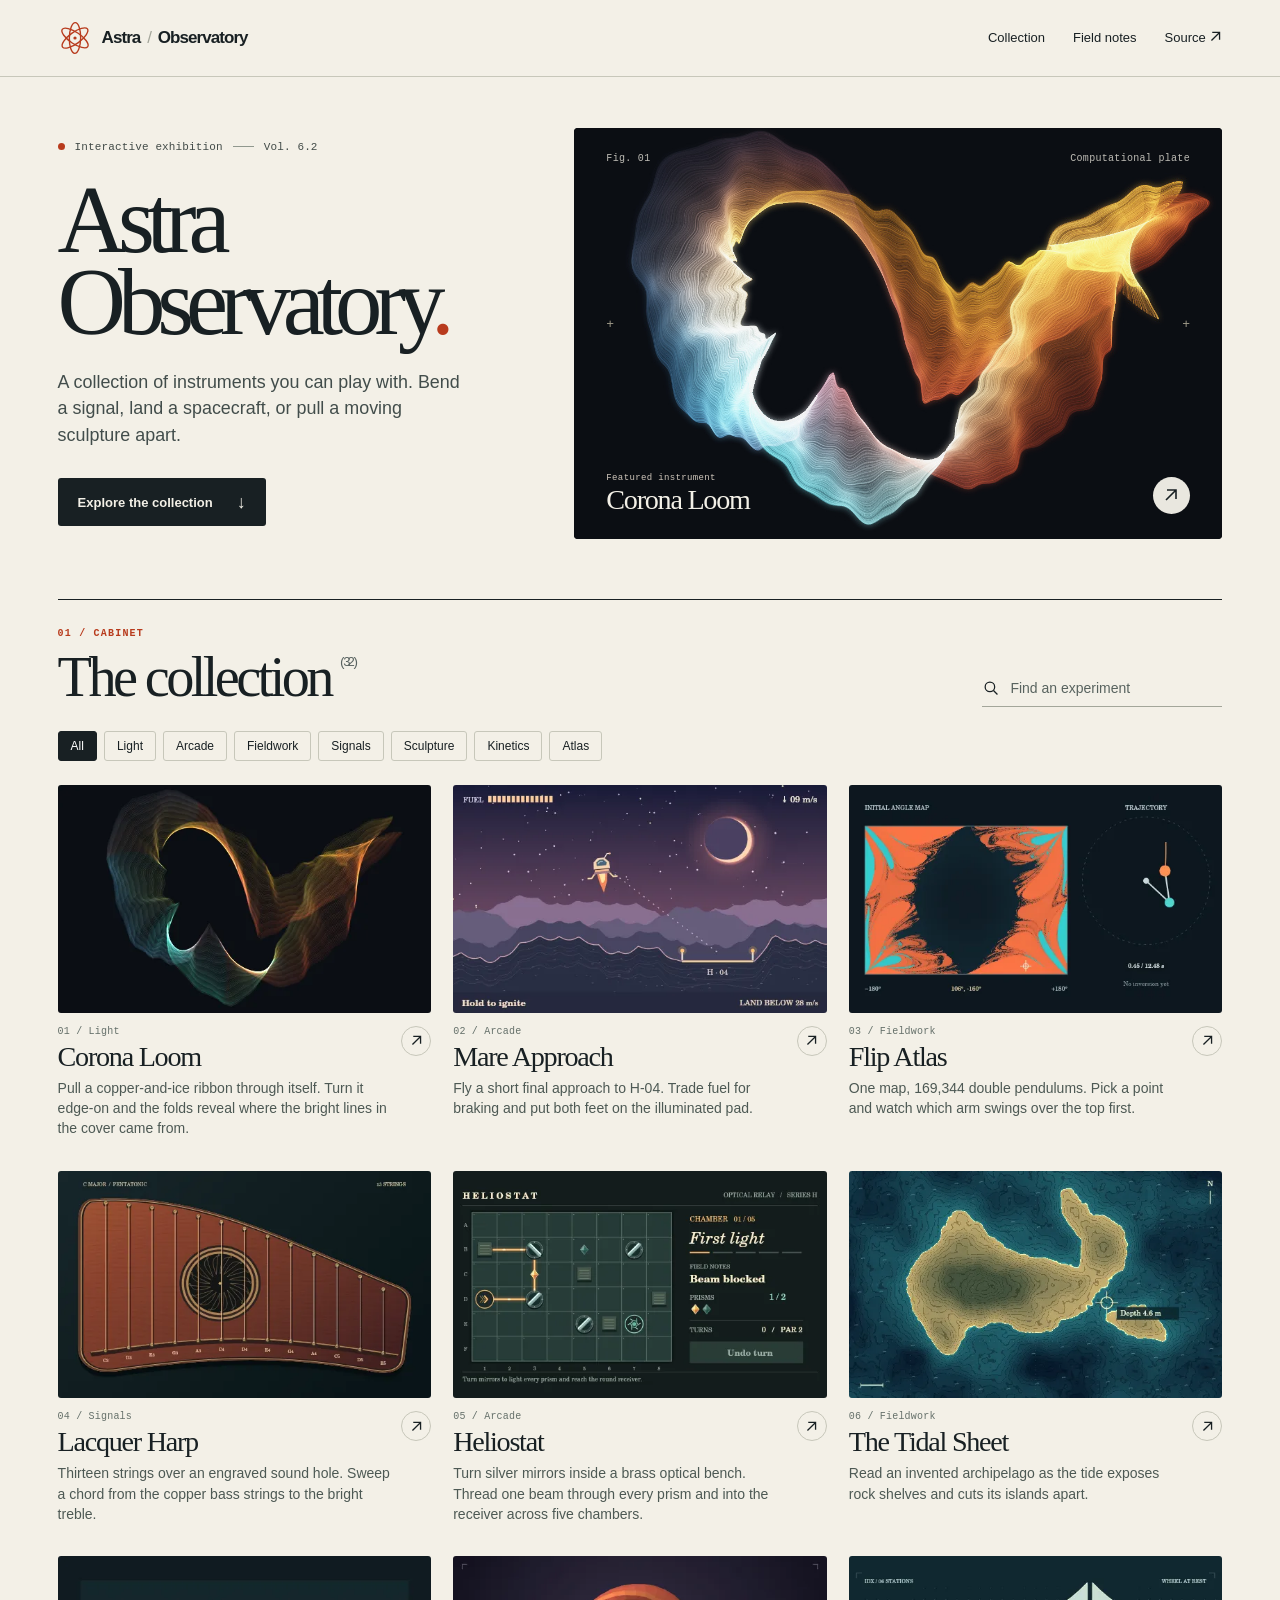
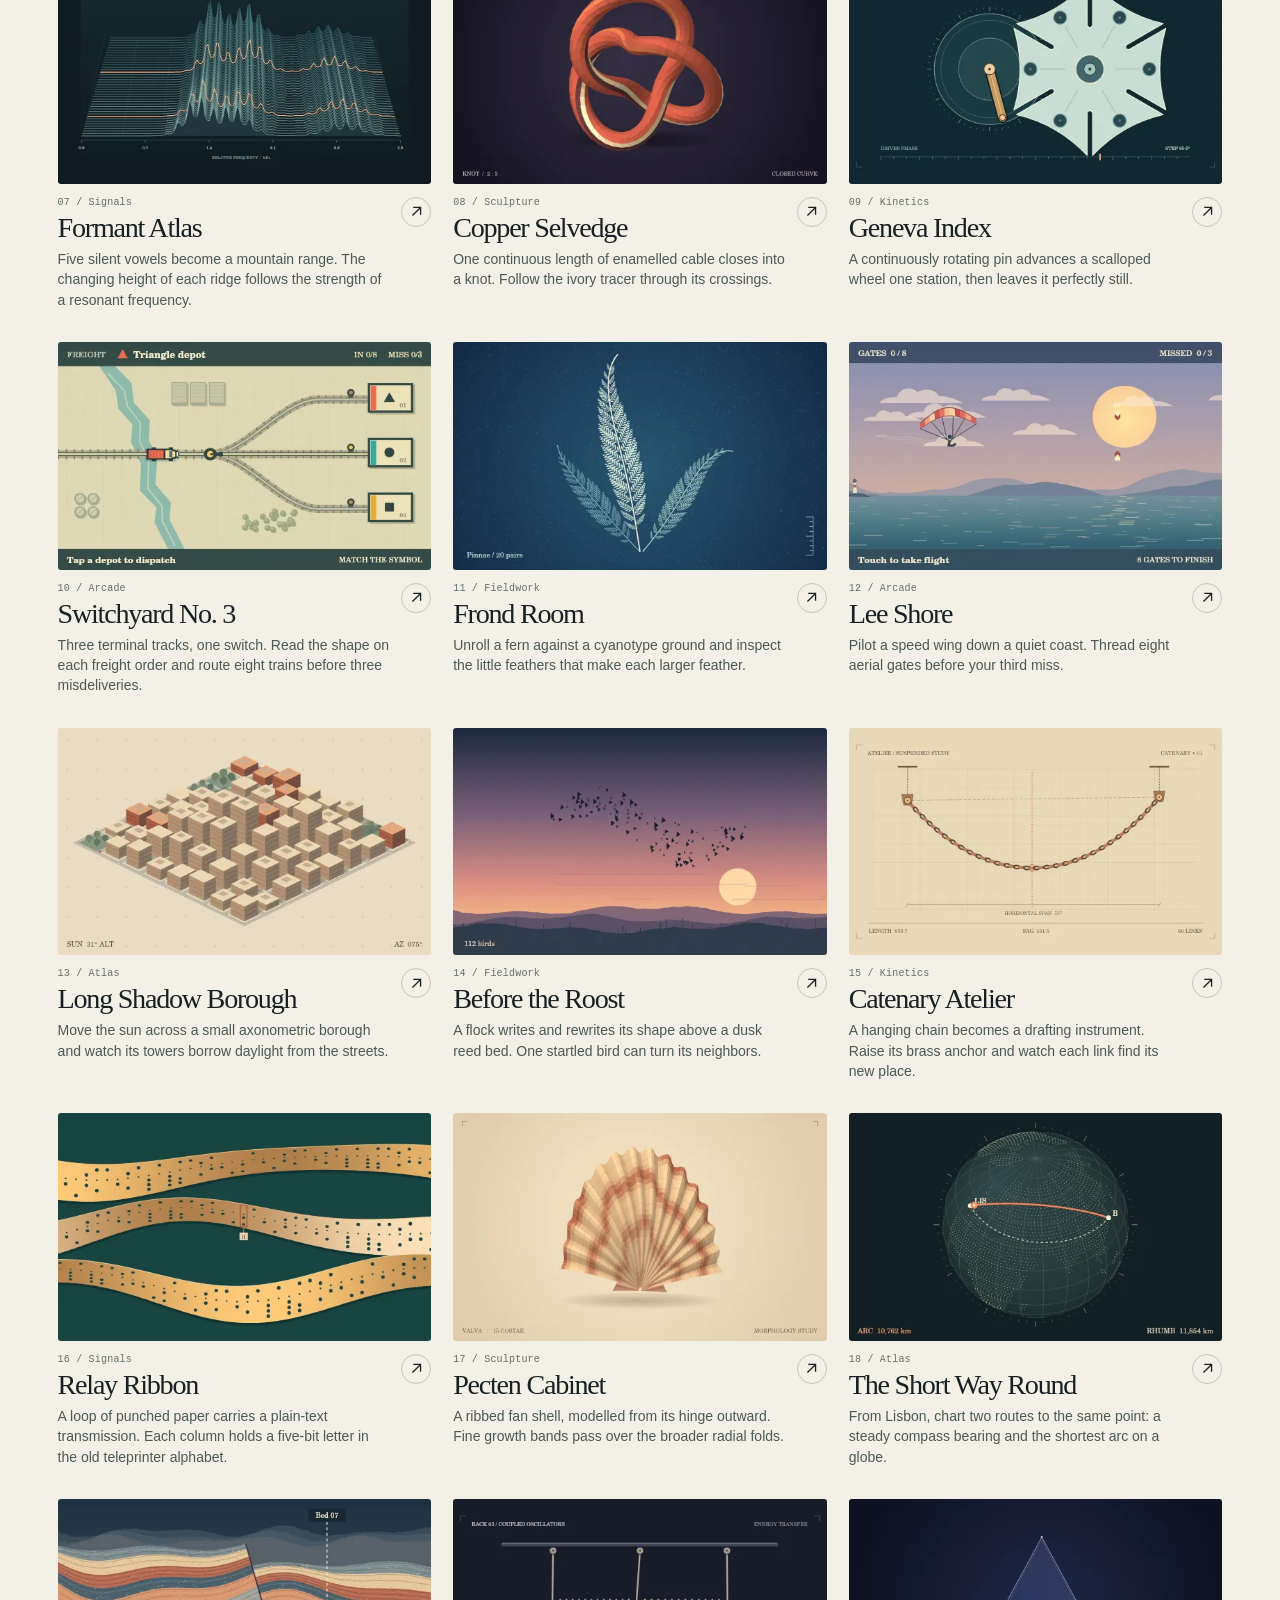
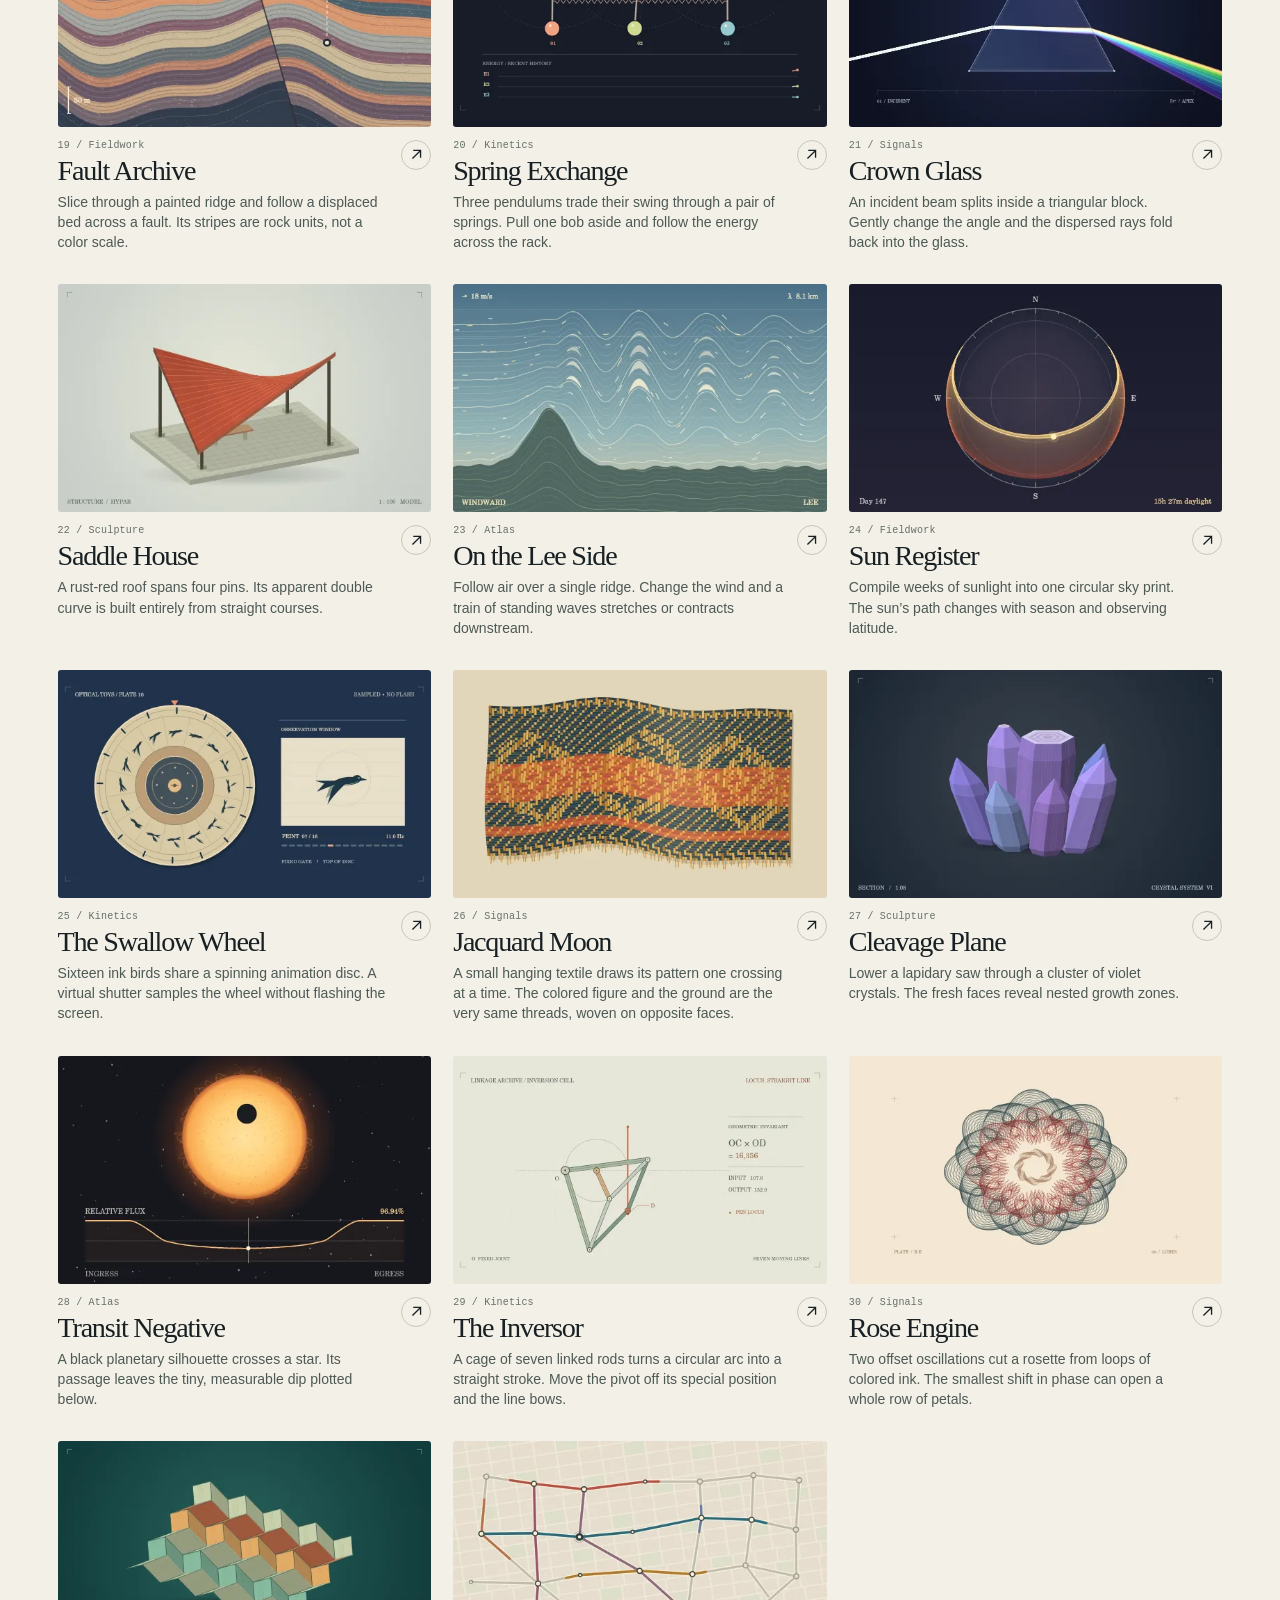
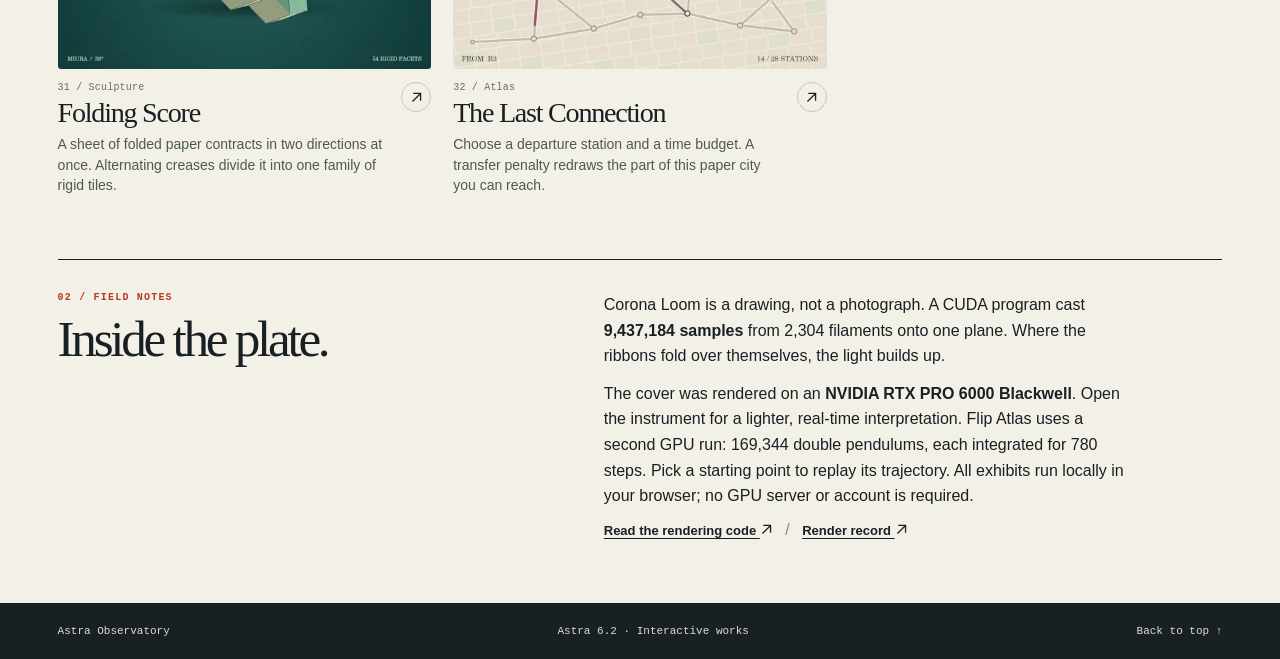
==== index.html @ 4511a643 "Publish Astra Observatory’s collection of 32 interactive instruments" ====
<!doctype html><html lang="en"><head><meta charset="utf-8"><meta name="viewport" content="width=device-width,initial-scale=1"><meta name="theme-color" content="#f4f1e8"><title>Astra Observatory | Interactive experiments</title><meta name="description" content="A collection of hands-on experiments in light, motion, geometry and play. Built with Astra 6.2."><link rel="icon" href="data:image/svg+xml,%3Csvg xmlns='http://www.w3.org/2000/svg' viewBox='0 0 80 80'%3E%3Crect width='80' height='80' rx='18' fill='%23141819'/%3E%3Ctext x='40' y='65' text-anchor='middle' fill='%23ff6846' font-family='serif' font-size='72'%3E✳%3C/text%3E%3C/svg%3E"><link rel="stylesheet" href="style.css"></head>
<body><a class="skip" href="#collection">Skip to collection</a>
<header><div class="shell bar"><a class="wordmark" href="#home" aria-label="Astra Observatory home"><svg aria-hidden="true" viewBox="0 0 42 42"><g fill="none" stroke="currentColor"><ellipse cx="21" cy="21" rx="19" ry="7" transform="rotate(-36 21 21)"/><ellipse cx="21" cy="21" rx="19" ry="7" transform="rotate(34 21 21)"/><ellipse cx="21" cy="21" rx="19" ry="7" transform="rotate(91 21 21)"/></g><circle cx="21" cy="21" r="2" fill="currentColor"/></svg><span>Astra <b>/</b> Observatory</span></a><nav aria-label="Primary"><a href="#collection">Collection</a><a href="#notes">Field notes</a><a href="https://github.com/isiliconx/astra6.2" target="_blank" rel="noopener">Source <svg class="extmark" aria-hidden="true" width="13" height="13" viewBox="0 0 16 16" fill="none" stroke="currentColor" stroke-width="1.6"><path d="M3 13 13 3M4 3h9v9"/></svg></a></nav></div></header>
<main id="home" class="shell"><section class="hero" aria-labelledby="main-title"><div class="intro"><p class="edition"><span class="led"></span> Interactive exhibition <span class="shortline"></span> Vol. 6.2</p><h1 id="main-title">Astra<br>Observatory<span class="period">.</span></h1><p class="dek">A collection of instruments you can play with. Bend a signal, land a spacecraft, or pull a moving sculpture apart.</p><a class="cta" href="#collection">Explore the collection <span>↓</span></a></div>
<figure class="cover"><img src="assets/corona.jpg" alt="A luminous folded ribbon of copper and blue filaments, generated by projecting nine million samples."><div class="cross c1">+</div><div class="cross c2">+</div><div class="plate-top"><span>Fig. 01</span><span>Computational plate</span></div><figcaption><div><small>Featured instrument</small><strong>Corona Loom</strong></div><button id="open-feature" aria-label="Open Corona Loom"><svg class="extmark" aria-hidden="true" width="13" height="13" viewBox="0 0 16 16" fill="none" stroke="currentColor" stroke-width="1.6"><path d="M3 13 13 3M4 3h9v9"/></svg></button></figcaption></figure></section>
<section id="collection" class="collection" aria-labelledby="collection-title"><div class="collection-head"><div><div class="folio">01 / CABINET</div><h2 id="collection-title">The collection<span id="total"></span></h2></div><label class="search"><svg viewBox="0 0 24 24" fill="none" stroke="currentColor" stroke-width="1.6" aria-hidden="true"><circle cx="10" cy="10" r="6"/><path d="m14.5 14.5 5 5"/></svg><input type="search" id="search" aria-label="Search experiments" placeholder="Find an experiment"></label></div><div id="filters" aria-label="Filter by collection"></div><div id="items" aria-live="polite"></div><div id="empty" hidden><h3>No matching experiments.</h3><p>Try another word or collection.</p><button id="clear">Clear filters</button></div></section>
<section id="notes" class="notes"><div><div class="folio">02 / FIELD NOTES</div><h2>Inside the plate.</h2></div><div><p>Corona Loom is a drawing, not a photograph. A CUDA program cast <b>9,437,184 samples</b> from 2,304 filaments onto one plane. Where the ribbons fold over themselves, the light builds up.</p><p>The cover was rendered on an <b>NVIDIA RTX PRO 6000 Blackwell</b>. Open the instrument for a lighter, real-time interpretation. Flip Atlas uses a second GPU run: 169,344 double pendulums, each integrated for 780 steps. Pick a starting point to replay its trajectory. All exhibits run locally in your browser; no GPU server or account is required.</p><a href="https://github.com/isiliconx/astra6.2/blob/main/studio/render_corona.py" target="_blank" rel="noopener">Read the rendering code <svg class="extmark" aria-hidden="true" width="13" height="13" viewBox="0 0 16 16" fill="none" stroke="currentColor" stroke-width="1.6"><path d="M3 13 13 3M4 3h9v9"/></svg></a> <span class="note-divider">/</span> <a href="https://github.com/isiliconx/astra6.2/blob/main/studio/render.json" target="_blank" rel="noopener">Render record <svg class="extmark" aria-hidden="true" width="13" height="13" viewBox="0 0 16 16" fill="none" stroke="currentColor" stroke-width="1.6"><path d="M3 13 13 3M4 3h9v9"/></svg></a></div></section></main>
<footer><div class="shell"><span>Astra Observatory</span><span>Astra 6.2 · Interactive works</span><a href="#home">Back to top ↑</a></div></footer>
<dialog id="lab"><div class="labwrap"><div class="labtop"><span id="labno"></span><button id="close" aria-label="Close instrument">Close <b>×</b></button></div><div class="labhead"><p class="folio" id="labcat"></p><h2 id="labtitle"></h2><p id="labdesc"></p></div><div class="stage"><canvas id="scene" width="1000" height="560" tabindex="0" aria-label="Interactive experiment canvas"></canvas><div class="stagefoot"><span id="gesture"></span></div></div>
<div class="actions"><button id="pause">Pause</button><button id="restart">Restart</button><button id="saveplate">Save frame ↓</button><span id="pstatus" role="status"></span></div><div class="settings"><div id="knobs"></div><div class="method"><div class="folio">HOW IT WORKS</div><p id="method"></p></div></div><div class="pager"><button id="previous">← Previous</button><button id="next">Next experiment →</button></div></div></dialog>
<script>window.ASTRA=[];</script>
<!-- LAB_SCRIPTS -->
<script src="labs/arcade.js"></script>
<script src="labs/atlas.js"></script>
<script src="labs/corona.js"></script>
<script src="labs/field.js"></script>
<script src="labs/flip.js"></script>
<script src="labs/harp.js"></script>
<script src="labs/kinetics.js"></script>
<script src="labs/puzzle.js"></script>
<script src="labs/signal.js"></script>
<script src="labs/space.js"></script>
<!-- /LAB_SCRIPTS -->
<script src="app.js"></script></body></html>
---- style.css ----
:root{--ink:#182023;--paper:#f3f0e7;--muted:#596361;--line:#c7c7ba;--accent:#b83b1d;--dark:#101418;--mono:ui-monospace,'SFMono-Regular',Consolas,'Liberation Mono',monospace;--sans:'Helvetica Neue',Arial,sans-serif}*{box-sizing:border-box}html{scroll-behavior:smooth;scroll-padding-top:20px}body{margin:0;color:var(--ink);background:var(--paper);font-family:var(--sans);-webkit-font-smoothing:antialiased}a{color:inherit;text-underline-offset:.23em}button,input{font:inherit}button,a,input{touch-action:manipulation}button{cursor:pointer}button:focus-visible,a:focus-visible,input:focus-visible,canvas:focus-visible{outline:3px solid #de643f;outline-offset:3px}.shell{width:min(1376px,calc(100% - 9vw));margin:auto}header{border-bottom:1px solid var(--line)}.bar{height:76px;display:flex;align-items:center;justify-content:space-between}.wordmark{display:inline-flex;align-items:center;gap:10px;text-decoration:none;font-size:17px;font-weight:700;letter-spacing:-.055em}.wordmark svg{width:34px;height:34px;color:var(--accent);stroke-width:1.7}.wordmark b{font-weight:400;color:#a4a69b;margin:0 3px}.bar nav{display:flex;gap:28px;font-size:13px}.bar nav a{text-decoration:none}.bar nav a:hover,.notes a:hover{text-decoration:underline}.skip{position:absolute;top:-100px;left:10px}.skip:focus{z-index:5;top:8px;background:#fff;padding:12px}.hero{display:grid;grid-template-columns:minmax(0,.83fr) minmax(0,1.17fr);gap:4.4vw;align-items:center;padding:clamp(30px,4vw,66px) 0 clamp(38px,4.7vw,72px)}.edition,.folio,.plate-top,.cover small,.cardtag,.labtop,.labcat,.stagefoot,footer{font-family:var(--mono)}.edition{display:flex;gap:10px;align-items:center;margin:0 0 26px;color:#424b48;font-size:11px;letter-spacing:.012em}.led{width:7px;height:7px;display:inline-block;border-radius:100%;background:var(--accent)}.shortline{width:21px;border-top:1px solid #90988e}.hero h1{font:500 clamp(61px,7.4vw,120px)/.87 Georgia,'Times New Roman',serif;letter-spacing:-.085em;margin:0 0 25px}.period{color:var(--accent)}.dek{font-size:clamp(16px,1.4vw,22px);line-height:1.48;max-width:410px;color:#424d4b;margin:0 0 30px}.cta{background:var(--ink);color:var(--paper);text-decoration:none;font-size:13px;font-weight:600;padding:15px 20px;display:inline-flex;gap:24px;align-items:center;border-radius:3px}.cta:hover,.card:hover .arrow{background:var(--accent);color:white}.cta span{font-size:18px;line-height:1}.cover{position:relative;background:#0b0e13;aspect-ratio:1.58;overflow:hidden;margin:0;color:#f3f0e7;border-radius:4px;isolation:isolate}.cover img{position:absolute;width:100%;height:100%;object-fit:cover;inset:0}.plate-top,.cover figcaption{position:absolute;left:5%;right:5%;display:flex;justify-content:space-between;align-items:center}.plate-top{top:6%;font-size:10px;letter-spacing:.03em;color:#bdbbb4}.cover figcaption{bottom:6%;align-items:end;pointer-events:none}.cover small{font-size:9px;letter-spacing:.04em;color:#d0c7bc;display:block;margin-bottom:3px}.cover strong{font:400 clamp(20px,2.2vw,35px)/1 Georgia,serif;letter-spacing:-.045em}.cover button{background:#e9e7df;border:0;color:var(--ink);width:37px;height:37px;border-radius:50%;font-size:20px;pointer-events:auto}.cover button:hover{background:#ff8156}.cross{position:absolute;color:#9f9a89;font:13px var(--mono)}.c1{left:5%;top:46%}.c2{right:5%;top:46%}.collection{border-top:1px solid var(--ink);padding-top:28px}.collection-head{display:flex;align-items:end;justify-content:space-between;gap:14px}.folio{font-size:10px;letter-spacing:.12em;color:var(--accent);font-weight:700;margin-bottom:9px}.collection h2,.notes h2,.labhead h2{font:400 clamp(37px,4.4vw,68px)/1.05 Georgia,serif;letter-spacing:-.064em;margin:0}.collection h2{display:flex;align-items:flex-start;gap:8px}#total{font:500 13px var(--mono);color:var(--muted);padding-top:7px}.search{display:flex;align-items:center;gap:7px;border-bottom:1px solid #a3a69a;padding:8px 3px 8px 0;width:240px}.search svg{width:19px;flex:none}.search input{width:100%;min-width:0;background:transparent;border:0;color:var(--ink);font-size:14px}.search input::placeholder{color:#58635f}#filters{display:flex;align-items:center;gap:7px;flex-wrap:wrap;margin:24px 0}#filters button,.actions button,.pager button,#empty button{background:transparent;color:var(--ink);border:1px solid var(--line);border-radius:3px;padding:7px 12px;font-size:12px}#filters button[aria-pressed="true"]{background:var(--ink);border-color:var(--ink);color:white}#filters button:hover:not([aria-pressed="true"]){border-color:var(--ink)}#items{display:grid;grid-template-columns:repeat(3,minmax(0,1fr));gap:32px 22px}.card{border:none;background:transparent;padding:0;text-decoration:none;display:block;text-align:left}.thumb{aspect-ratio:1.64;width:100%;display:block;background:#151a1b;object-fit:cover;border-radius:3px}.card-info{display:flex;align-items:start;justify-content:space-between;gap:10px;padding-top:13px}.cardtag{font-size:10px;letter-spacing:.02em;color:#65706a}.card h3{font:500 clamp(22px,2.2vw,35px)/1.1 Georgia,serif;letter-spacing:-.045em;margin:5px 0}.card p{font-size:14px;line-height:1.45;color:#4d5954;margin:0;max-width:52ch}.arrow{border:1px solid var(--line);border-radius:50%;height:30px;width:30px;display:grid;place-items:center;flex:none;font-size:15px;line-height:1}.notes{margin:64px 0;display:grid;grid-template-columns:.9fr 1.1fr;gap:40px;border-top:1px solid var(--ink);padding-top:32px}.notes h2{font-size:clamp(37px,4vw,60px)}.notes p{margin:0 0 12px;max-width:60ch;font-size:16px;line-height:1.6}.notes a{font-size:13px;font-weight:600}.note-divider{color:#888;margin:0 8px}.notes b{font-weight:600}footer{font-size:11px;background:var(--ink);color:#dddcd1;padding:22px 0}footer>.shell{display:flex;justify-content:space-between;gap:10px;align-items:center}footer a{text-decoration:none}#empty{padding:35px 0 60px}#empty h3{font:36px Georgia,serif}
dialog{width:min(1040px,calc(100% - 32px));max-width:none;max-height:min(94dvh,1200px);margin:auto;padding:0;color:var(--ink);border:0;background:var(--paper);box-shadow:0 18px 100px #0008;border-radius:5px;overscroll-behavior:contain}dialog::backdrop{background:#121616c9}.labwrap{padding:20px clamp(16px,3vw,38px) 22px}.labtop,.pager,.actions{display:flex;justify-content:space-between;align-items:center;gap:8px}.labtop{font-size:11px;padding-bottom:12px;border-bottom:1px solid var(--line)}#close{border:0;background:transparent;color:var(--ink);display:flex;gap:8px;align-items:center;font-size:12px}#close b{font-weight:400;font-size:22px}.labhead{padding:23px 0 15px}.labhead h2{font-size:clamp(32px,4vw,57px)}.labhead .folio{margin-top:0}.labhead p:last-child{margin:8px 0 0;line-height:1.45;color:var(--muted);max-width:70ch}.stage{background:#11191b;border-radius:3px;overflow:hidden;color:#e8e9df}.stage canvas{width:100%;aspect-ratio:1.85;max-height:53vh;display:block;touch-action:none}.stagefoot{font-size:10px;line-height:1.5;border-top:1px solid #ffffff20;padding:8px 12px;background:#1c2525}.actions{justify-content:flex-start;margin:10px 0 18px}.actions button:hover,.pager button:hover{background:var(--ink);color:white}#pstatus{font-size:11px;color:#395349}.settings{display:grid;grid-template-columns:1fr 1fr;gap:32px;border-top:1px solid var(--line);padding:15px 0}.method p{line-height:1.5;font-size:13px;margin:0;color:var(--muted)}.method .folio{margin-bottom:5px}.knob{display:block;margin:1px 0 12px}.knob span{display:flex;justify-content:space-between;font-size:12px;font-weight:600}.knob output{font-family:var(--mono);color:var(--accent)}.knob input{width:100%;accent-color:var(--accent);margin:6px 0 0}.pager{border-top:1px solid var(--line);padding-top:12px}.pager button{border:0;padding-inline:0}.pager button:hover{background:transparent;color:var(--accent)}
@media(min-width:1500px){.shell{width:min(1376px,92%)}.hero{gap:56px}}
@media(max-width:850px){.hero{grid-template-columns:.84fr 1.16fr;gap:3vw}.hero h1{font-size:7.9vw}.dek{font-size:15px}.edition{margin-bottom:17px;font-size:9px}.hero .cta{padding:12px 14px}.cover{aspect-ratio:1.25}#items{gap:25px 16px}.card p{font-size:13px}}
@media(max-width:650px){.shell{width:calc(100% - 32px)}.bar{height:57px}.wordmark{font-size:15px;gap:5px}.wordmark svg{width:28px;height:28px}.bar nav{gap:11px;font-size:11px}.bar nav a:nth-child(2){display:none}.hero{grid-template-columns:1fr;padding:28px 0 26px;gap:22px}.hero h1{font-size:clamp(62px,13vw,85px);margin-bottom:15px}.hero h1 br{display:none}.hero h1 br:after{content:' '}.dek{max-width:43ch;line-height:1.4;margin:0 0 16px}.intro .edition{margin-bottom:14px}.cover{aspect-ratio:1.62}.collection{padding-top:22px}.collection-head{display:block}.search{margin-top:16px;width:100%}#filters{margin:13px 0;gap:5px}#filters button{padding:7px 9px}#items{grid-template-columns:repeat(2,minmax(0,1fr));gap:22px 11px}.card-info{padding-top:7px}.card h3{font-size:23px}.card p{font-size:12px}.card .arrow{display:none}.cardtag{font-size:9px}.notes{grid-template-columns:1fr;gap:16px;margin:36px 0}.notes p{font-size:14px}.settings{grid-template-columns:1fr;gap:6px}dialog{width:100%;max-height:100dvh;border-radius:0}.labwrap{padding:12px}.labhead{padding:15px 0 11px}.stage canvas{aspect-ratio:1.52}footer{font-size:9px}.labhead p:last-child{font-size:14px}.hero h1{font-size:clamp(52px,14.5vw,84px)}.hero h1 br{display:block}}
@media(prefers-reduced-motion:reduce){html{scroll-behavior:auto}}

.extmark{vertical-align:-.07em;display:inline-block}.cover button{display:grid;place-items:center}.cover button .extmark{height:16px;width:16px}
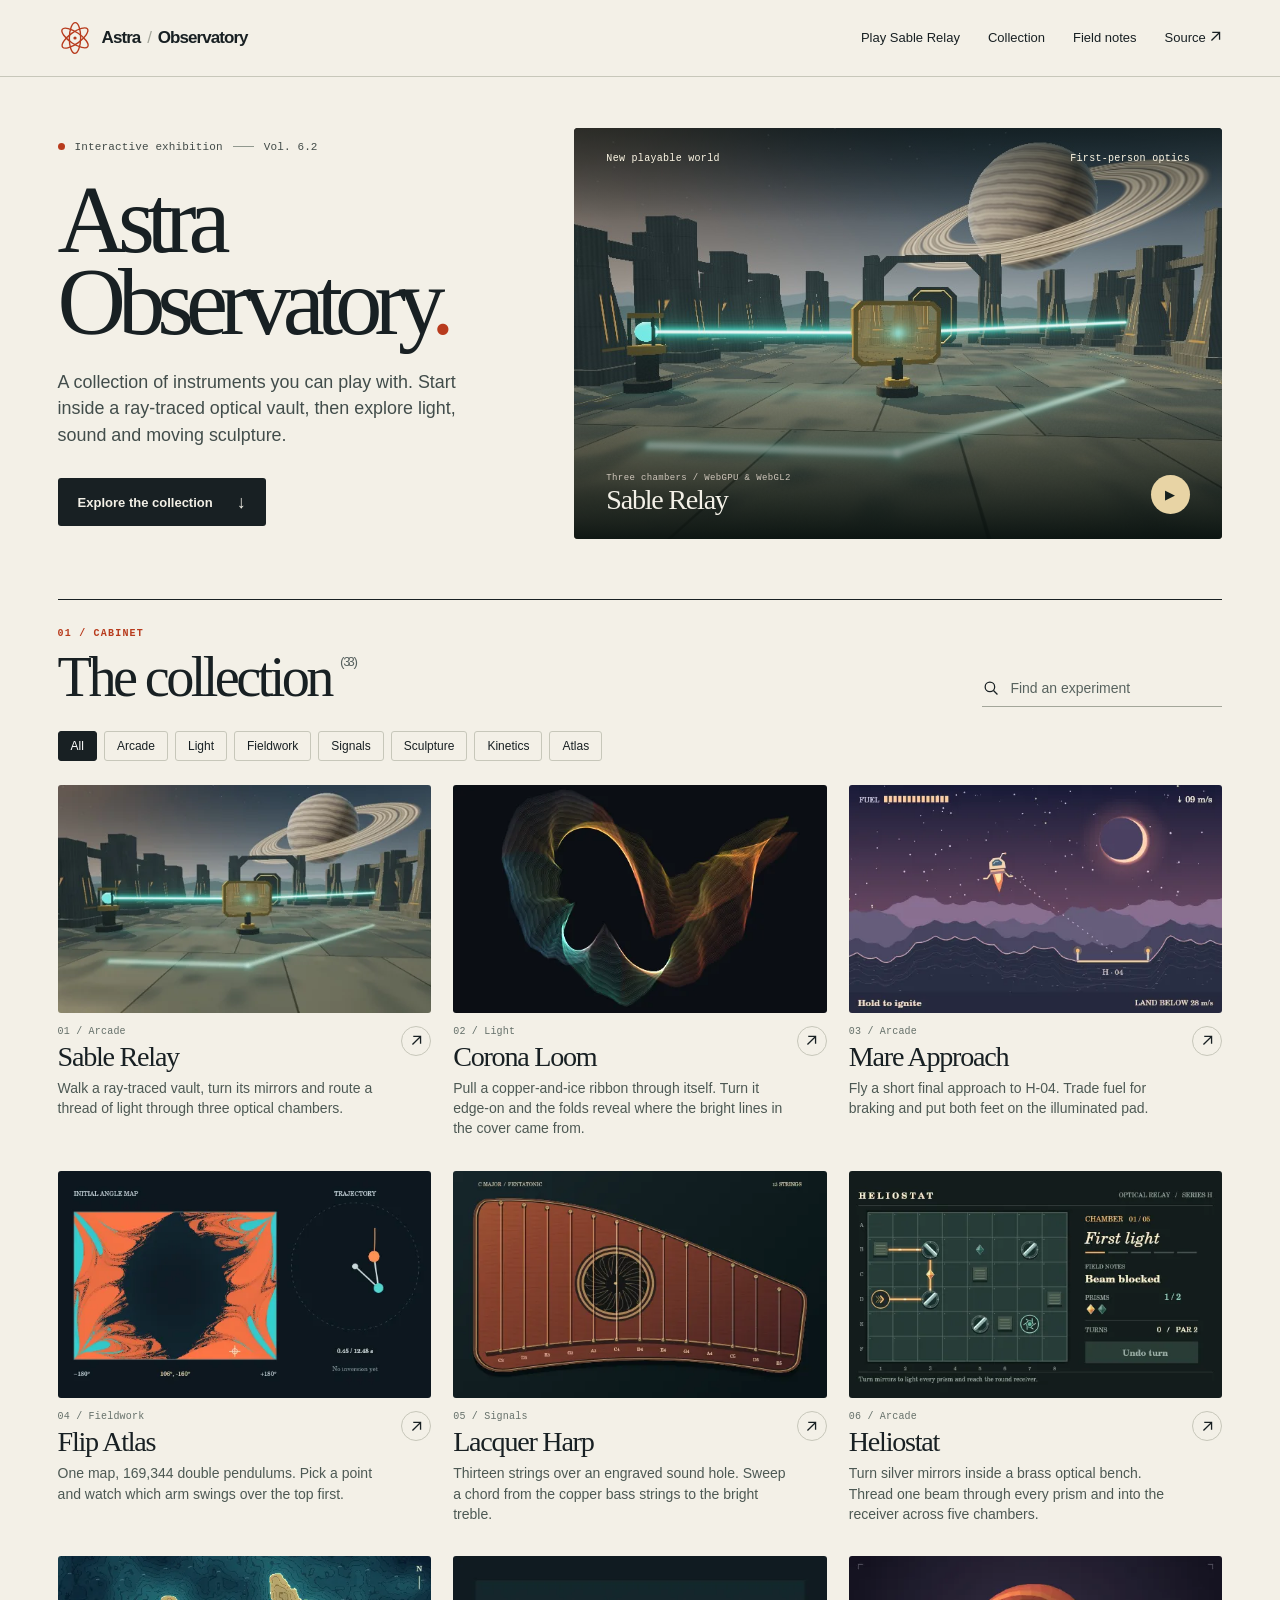
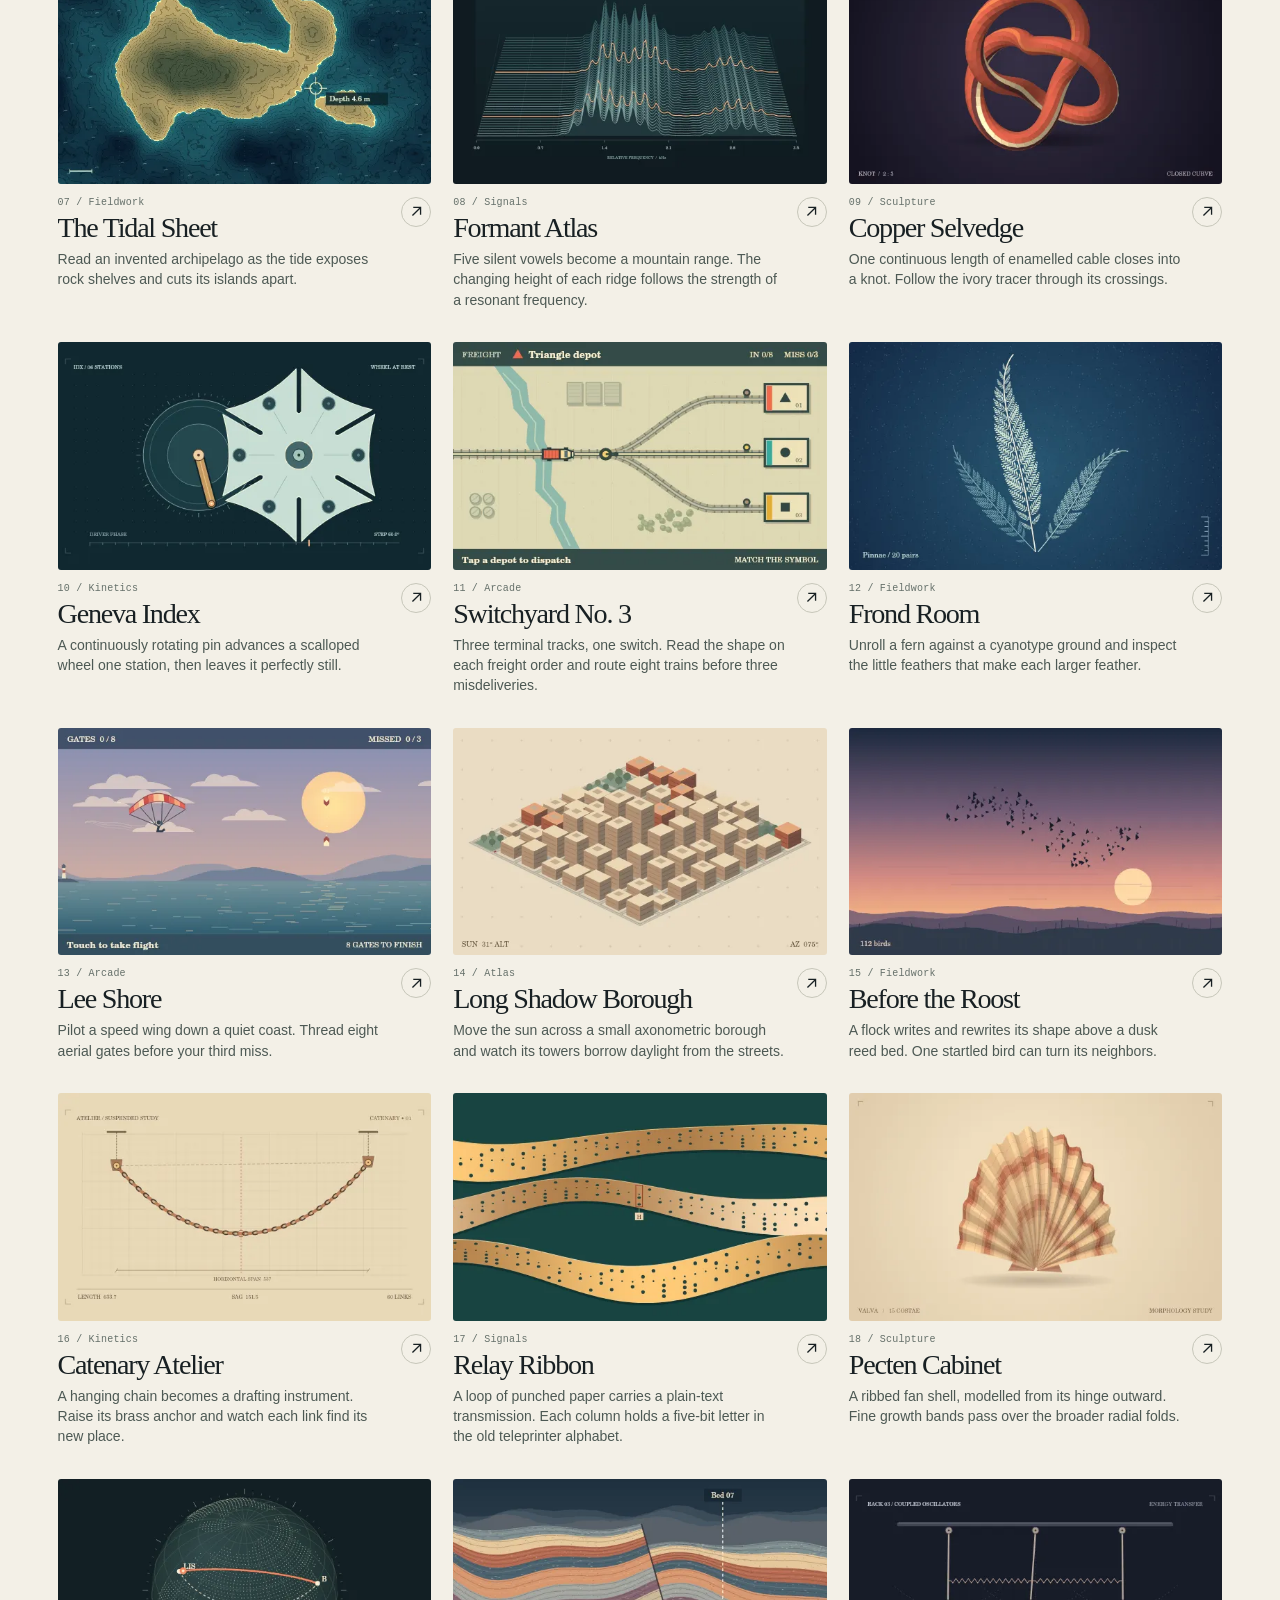
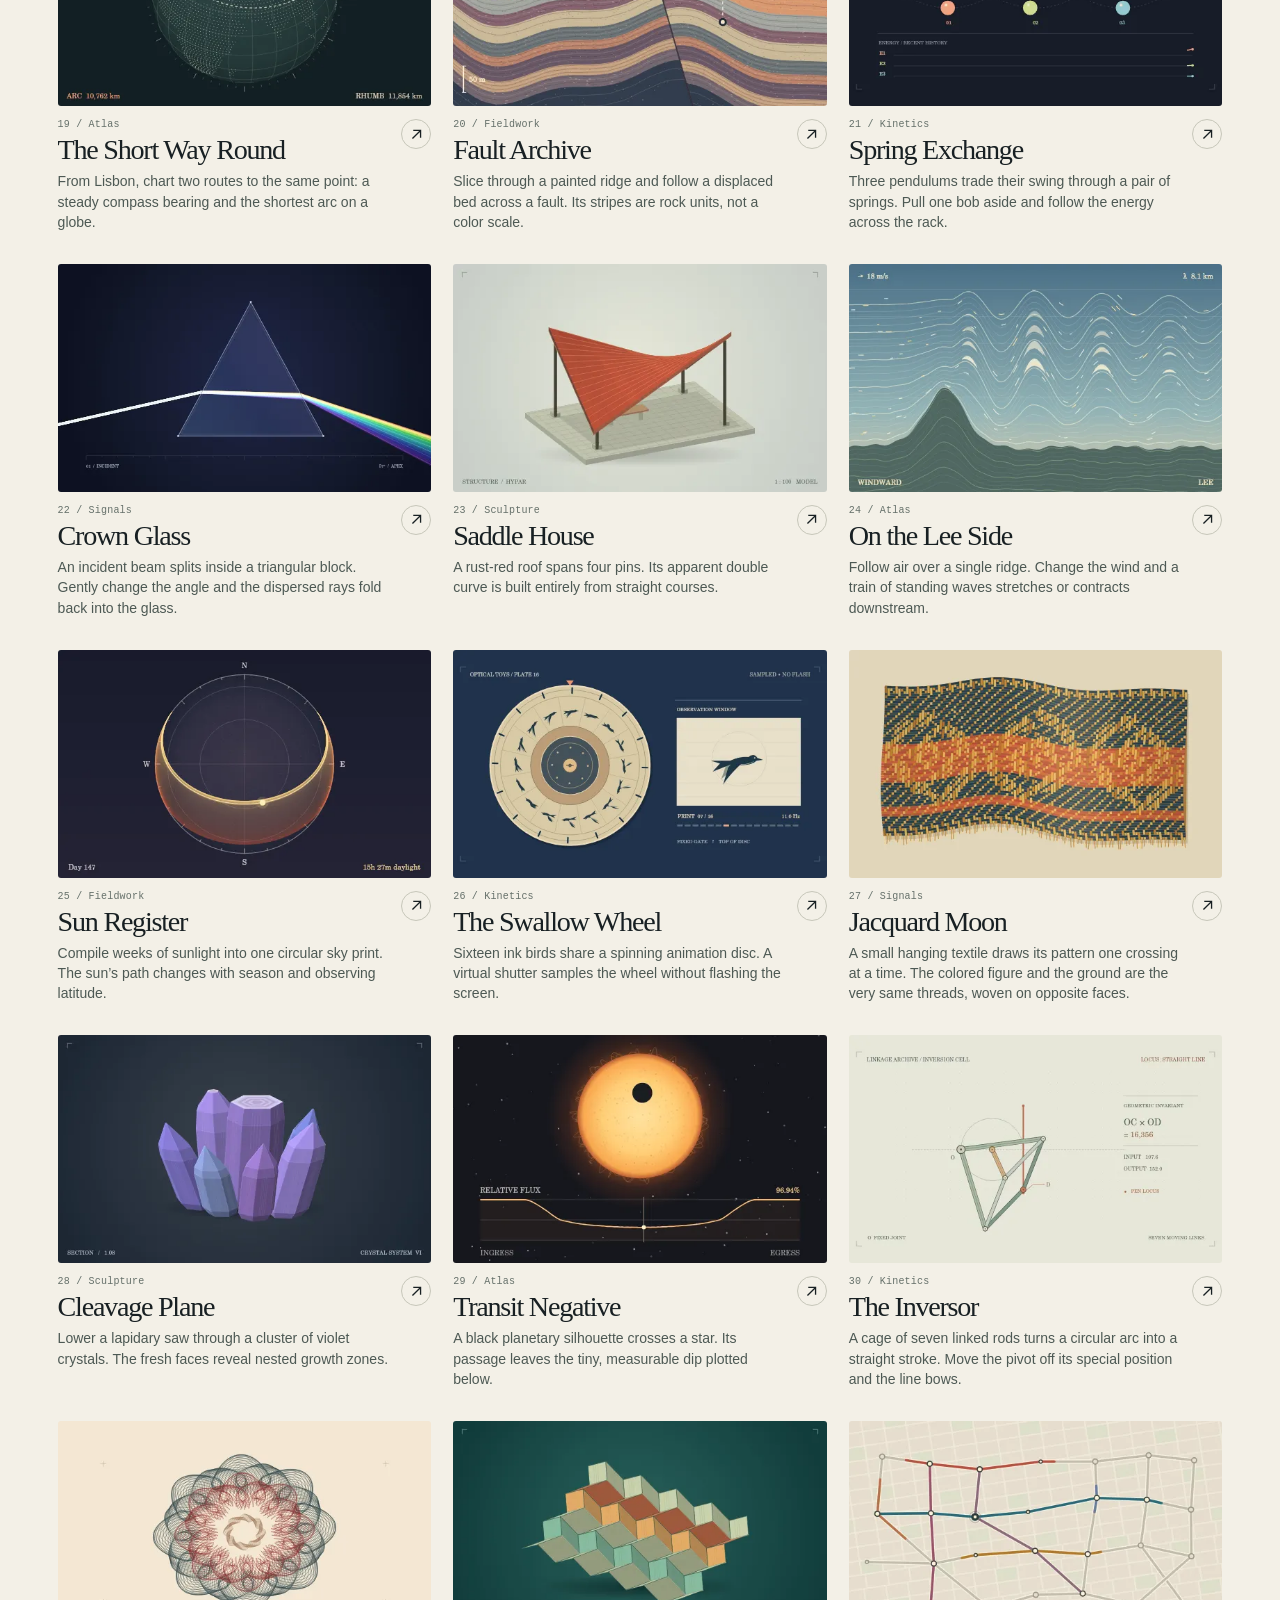
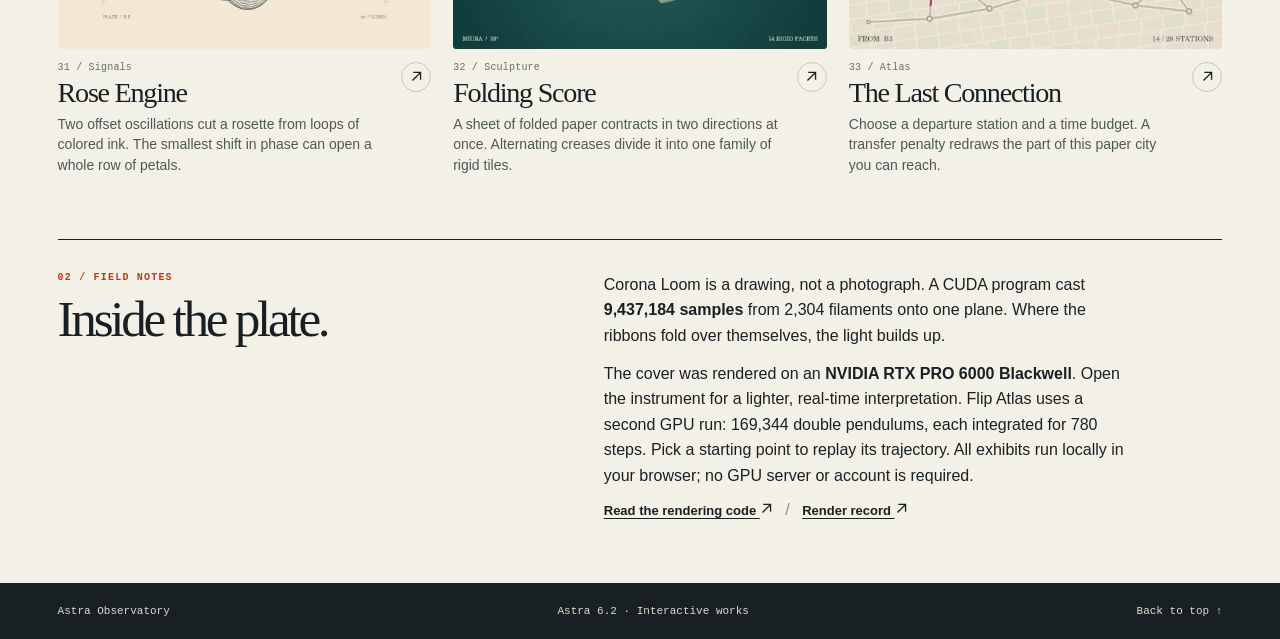
==== commit 2e116029: "Release Sable Relay: a ray-traced optical vault, Blender production scene and Unreal source port" ====
--- a/index.html
+++ b/index.html
@@ -1,8 +1,8 @@
 <!doctype html><html lang="en"><head><meta charset="utf-8"><meta name="viewport" content="width=device-width,initial-scale=1"><meta name="theme-color" content="#f4f1e8"><title>Astra Observatory | Interactive experiments</title><meta name="description" content="A collection of hands-on experiments in light, motion, geometry and play. Built with Astra 6.2."><link rel="icon" href="data:image/svg+xml,%3Csvg xmlns='http://www.w3.org/2000/svg' viewBox='0 0 80 80'%3E%3Crect width='80' height='80' rx='18' fill='%23141819'/%3E%3Ctext x='40' y='65' text-anchor='middle' fill='%23ff6846' font-family='serif' font-size='72'%3E✳%3C/text%3E%3C/svg%3E"><link rel="stylesheet" href="style.css"></head>
 <body><a class="skip" href="#collection">Skip to collection</a>
-<header><div class="shell bar"><a class="wordmark" href="#home" aria-label="Astra Observatory home"><svg aria-hidden="true" viewBox="0 0 42 42"><g fill="none" stroke="currentColor"><ellipse cx="21" cy="21" rx="19" ry="7" transform="rotate(-36 21 21)"/><ellipse cx="21" cy="21" rx="19" ry="7" transform="rotate(34 21 21)"/><ellipse cx="21" cy="21" rx="19" ry="7" transform="rotate(91 21 21)"/></g><circle cx="21" cy="21" r="2" fill="currentColor"/></svg><span>Astra <b>/</b> Observatory</span></a><nav aria-label="Primary"><a href="#collection">Collection</a><a href="#notes">Field notes</a><a href="https://github.com/isiliconx/astra6.2" target="_blank" rel="noopener">Source <svg class="extmark" aria-hidden="true" width="13" height="13" viewBox="0 0 16 16" fill="none" stroke="currentColor" stroke-width="1.6"><path d="M3 13 13 3M4 3h9v9"/></svg></a></nav></div></header>
-<main id="home" class="shell"><section class="hero" aria-labelledby="main-title"><div class="intro"><p class="edition"><span class="led"></span> Interactive exhibition <span class="shortline"></span> Vol. 6.2</p><h1 id="main-title">Astra<br>Observatory<span class="period">.</span></h1><p class="dek">A collection of instruments you can play with. Bend a signal, land a spacecraft, or pull a moving sculpture apart.</p><a class="cta" href="#collection">Explore the collection <span>↓</span></a></div>
-<figure class="cover"><img src="assets/corona.jpg" alt="A luminous folded ribbon of copper and blue filaments, generated by projecting nine million samples."><div class="cross c1">+</div><div class="cross c2">+</div><div class="plate-top"><span>Fig. 01</span><span>Computational plate</span></div><figcaption><div><small>Featured instrument</small><strong>Corona Loom</strong></div><button id="open-feature" aria-label="Open Corona Loom"><svg class="extmark" aria-hidden="true" width="13" height="13" viewBox="0 0 16 16" fill="none" stroke="currentColor" stroke-width="1.6"><path d="M3 13 13 3M4 3h9v9"/></svg></button></figcaption></figure></section>
+<header><div class="shell bar"><a class="wordmark" href="#home" aria-label="Astra Observatory home"><svg aria-hidden="true" viewBox="0 0 42 42"><g fill="none" stroke="currentColor"><ellipse cx="21" cy="21" rx="19" ry="7" transform="rotate(-36 21 21)"/><ellipse cx="21" cy="21" rx="19" ry="7" transform="rotate(34 21 21)"/><ellipse cx="21" cy="21" rx="19" ry="7" transform="rotate(91 21 21)"/></g><circle cx="21" cy="21" r="2" fill="currentColor"/></svg><span>Astra <b>/</b> Observatory</span></a><nav aria-label="Primary"><a data-sable-link href="sable/">Play Sable Relay</a><a href="#collection">Collection</a><a href="#notes">Field notes</a><a href="https://github.com/isiliconx/astra6.2" target="_blank" rel="noopener">Source <svg class="extmark" aria-hidden="true" width="13" height="13" viewBox="0 0 16 16" fill="none" stroke="currentColor" stroke-width="1.6"><path d="M3 13 13 3M4 3h9v9"/></svg></a></nav></div></header>
+<main id="home" class="shell"><section class="hero" aria-labelledby="main-title"><div class="intro"><p class="edition"><span class="led"></span> Interactive exhibition <span class="shortline"></span> Vol. 6.2</p><h1 id="main-title">Astra<br>Observatory<span class="period">.</span></h1><p class="dek">A collection of instruments you can play with. Start inside a ray-traced optical vault, then explore light, sound and moving sculpture.</p><a class="cta" href="#collection">Explore the collection <span>↓</span></a></div>
+<figure class="cover sable-feature"><a data-sable-link class="cover-link" href="sable/" aria-label="Play Sable Relay"><img src="assets/sable-cover.jpg" alt="Inside a ray-traced optical vault: illuminated mirrors stand between basalt arches under a ringed planet."><div class="plate-top"><span>New playable world</span><span>First-person optics</span></div><figcaption><div><small>Three chambers / WebGPU &amp; WebGL2</small><strong>Sable Relay</strong></div><span class="play-mark" aria-hidden="true">▶</span></figcaption></a></figure></section>
 <section id="collection" class="collection" aria-labelledby="collection-title"><div class="collection-head"><div><div class="folio">01 / CABINET</div><h2 id="collection-title">The collection<span id="total"></span></h2></div><label class="search"><svg viewBox="0 0 24 24" fill="none" stroke="currentColor" stroke-width="1.6" aria-hidden="true"><circle cx="10" cy="10" r="6"/><path d="m14.5 14.5 5 5"/></svg><input type="search" id="search" aria-label="Search experiments" placeholder="Find an experiment"></label></div><div id="filters" aria-label="Filter by collection"></div><div id="items" aria-live="polite"></div><div id="empty" hidden><h3>No matching experiments.</h3><p>Try another word or collection.</p><button id="clear">Clear filters</button></div></section>
 <section id="notes" class="notes"><div><div class="folio">02 / FIELD NOTES</div><h2>Inside the plate.</h2></div><div><p>Corona Loom is a drawing, not a photograph. A CUDA program cast <b>9,437,184 samples</b> from 2,304 filaments onto one plane. Where the ribbons fold over themselves, the light builds up.</p><p>The cover was rendered on an <b>NVIDIA RTX PRO 6000 Blackwell</b>. Open the instrument for a lighter, real-time interpretation. Flip Atlas uses a second GPU run: 169,344 double pendulums, each integrated for 780 steps. Pick a starting point to replay its trajectory. All exhibits run locally in your browser; no GPU server or account is required.</p><a href="https://github.com/isiliconx/astra6.2/blob/main/studio/render_corona.py" target="_blank" rel="noopener">Read the rendering code <svg class="extmark" aria-hidden="true" width="13" height="13" viewBox="0 0 16 16" fill="none" stroke="currentColor" stroke-width="1.6"><path d="M3 13 13 3M4 3h9v9"/></svg></a> <span class="note-divider">/</span> <a href="https://github.com/isiliconx/astra6.2/blob/main/studio/render.json" target="_blank" rel="noopener">Render record <svg class="extmark" aria-hidden="true" width="13" height="13" viewBox="0 0 16 16" fill="none" stroke="currentColor" stroke-width="1.6"><path d="M3 13 13 3M4 3h9v9"/></svg></a></div></section></main>
 <footer><div class="shell"><span>Astra Observatory</span><span>Astra 6.2 · Interactive works</span><a href="#home">Back to top ↑</a></div></footer>
@@ -18,6 +18,7 @@
 <script src="labs/harp.js"></script>
 <script src="labs/kinetics.js"></script>
 <script src="labs/puzzle.js"></script>
+<script src="labs/sable.js"></script>
 <script src="labs/signal.js"></script>
 <script src="labs/space.js"></script>
 <!-- /LAB_SCRIPTS -->
--- a/style.css
+++ b/style.css
@@ -6,3 +6,5 @@
 @media(prefers-reduced-motion:reduce){html{scroll-behavior:auto}}
 
 .extmark{vertical-align:-.07em;display:inline-block}.cover button{display:grid;place-items:center}.cover button .extmark{height:16px;width:16px}
+
+.cover-link{display:block;height:100%;width:100%;color:inherit;text-decoration:none}.sable-feature img{object-position:58% 50%}.sable-feature .cover-link:after{content:"";position:absolute;inset:0;background:linear-gradient(0deg,#07100ef0 0%,transparent 34%,transparent 77%,#07100e9c 100%);z-index:0;pointer-events:none}.sable-feature figcaption,.sable-feature .plate-top{z-index:1}.sable-feature .plate-top{color:#fff9e7}.sable-feature .play-mark{height:39px;width:39px;border-radius:50%;display:grid;place-items:center;background:#e8d4a5;color:#16211f;font-size:13px}.sable-feature:hover .play-mark{background:#fff}.cover-link:focus-visible{outline-offset:-4px}
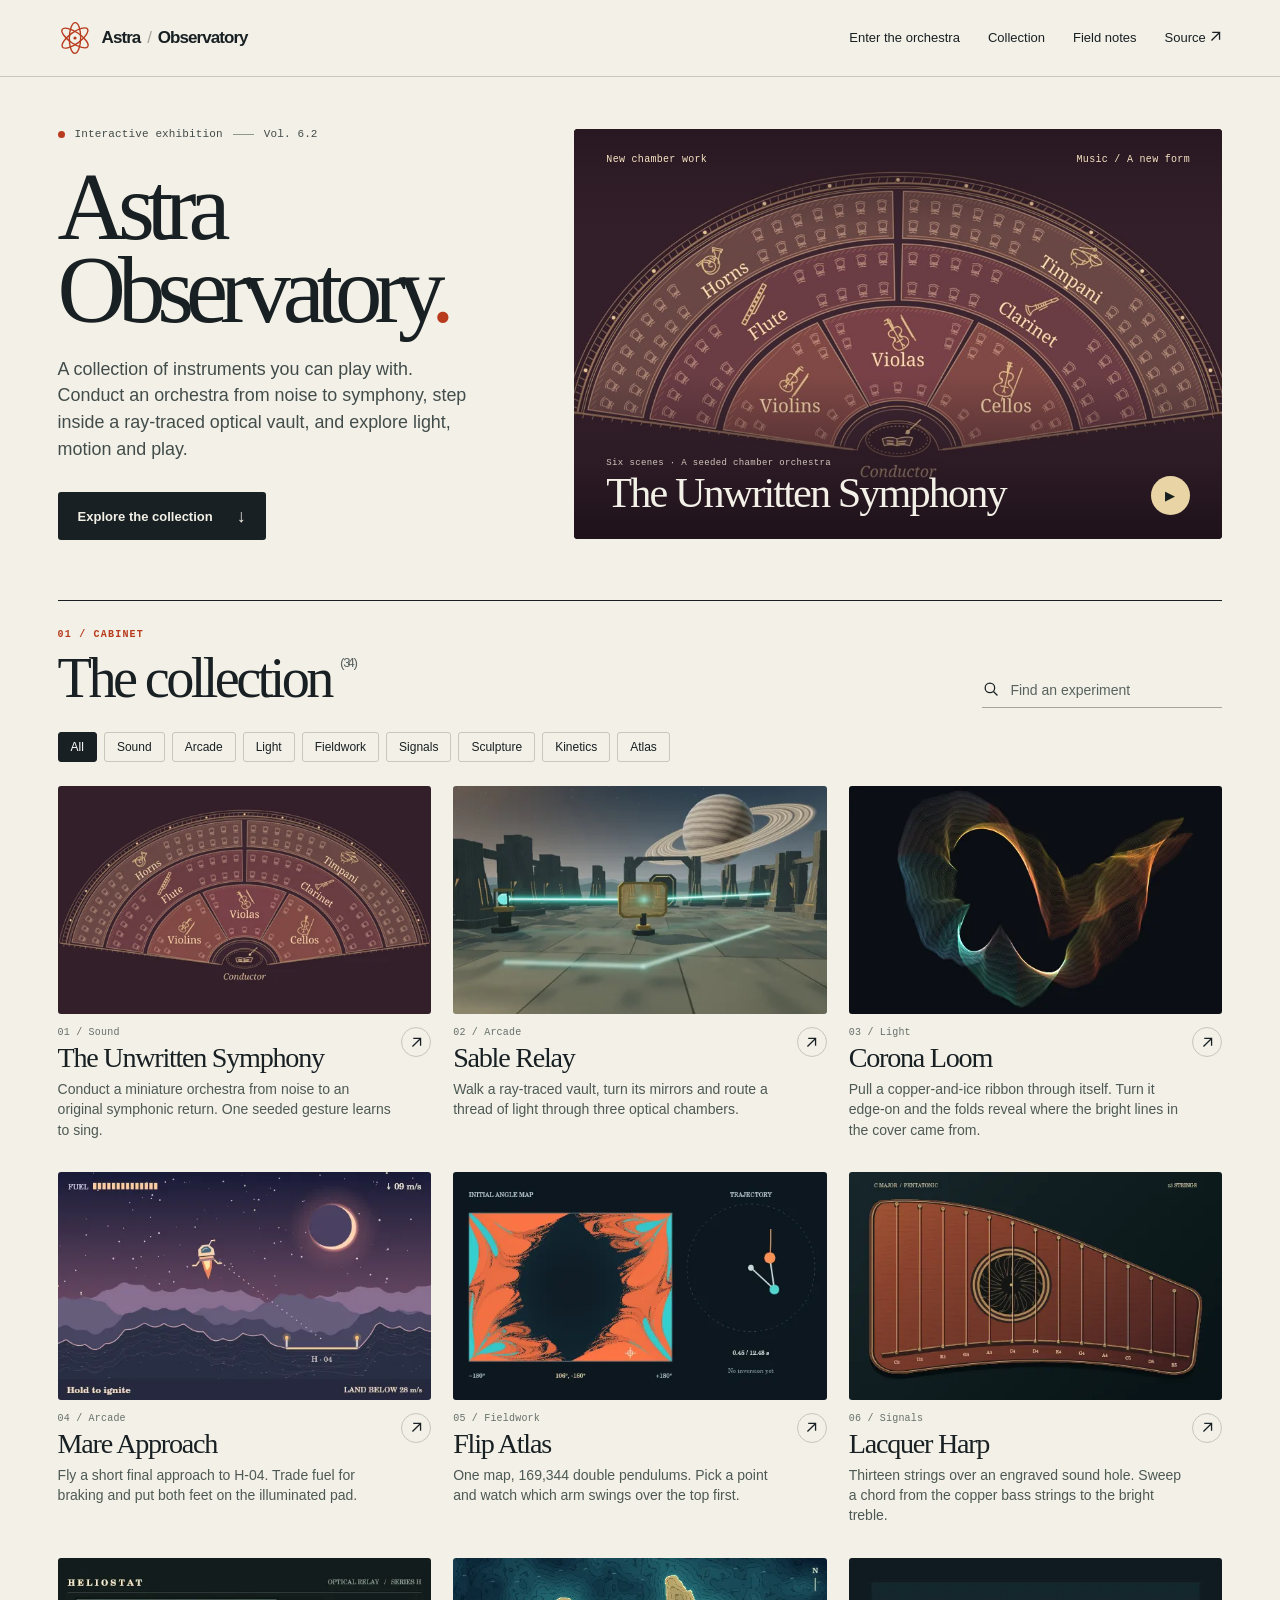
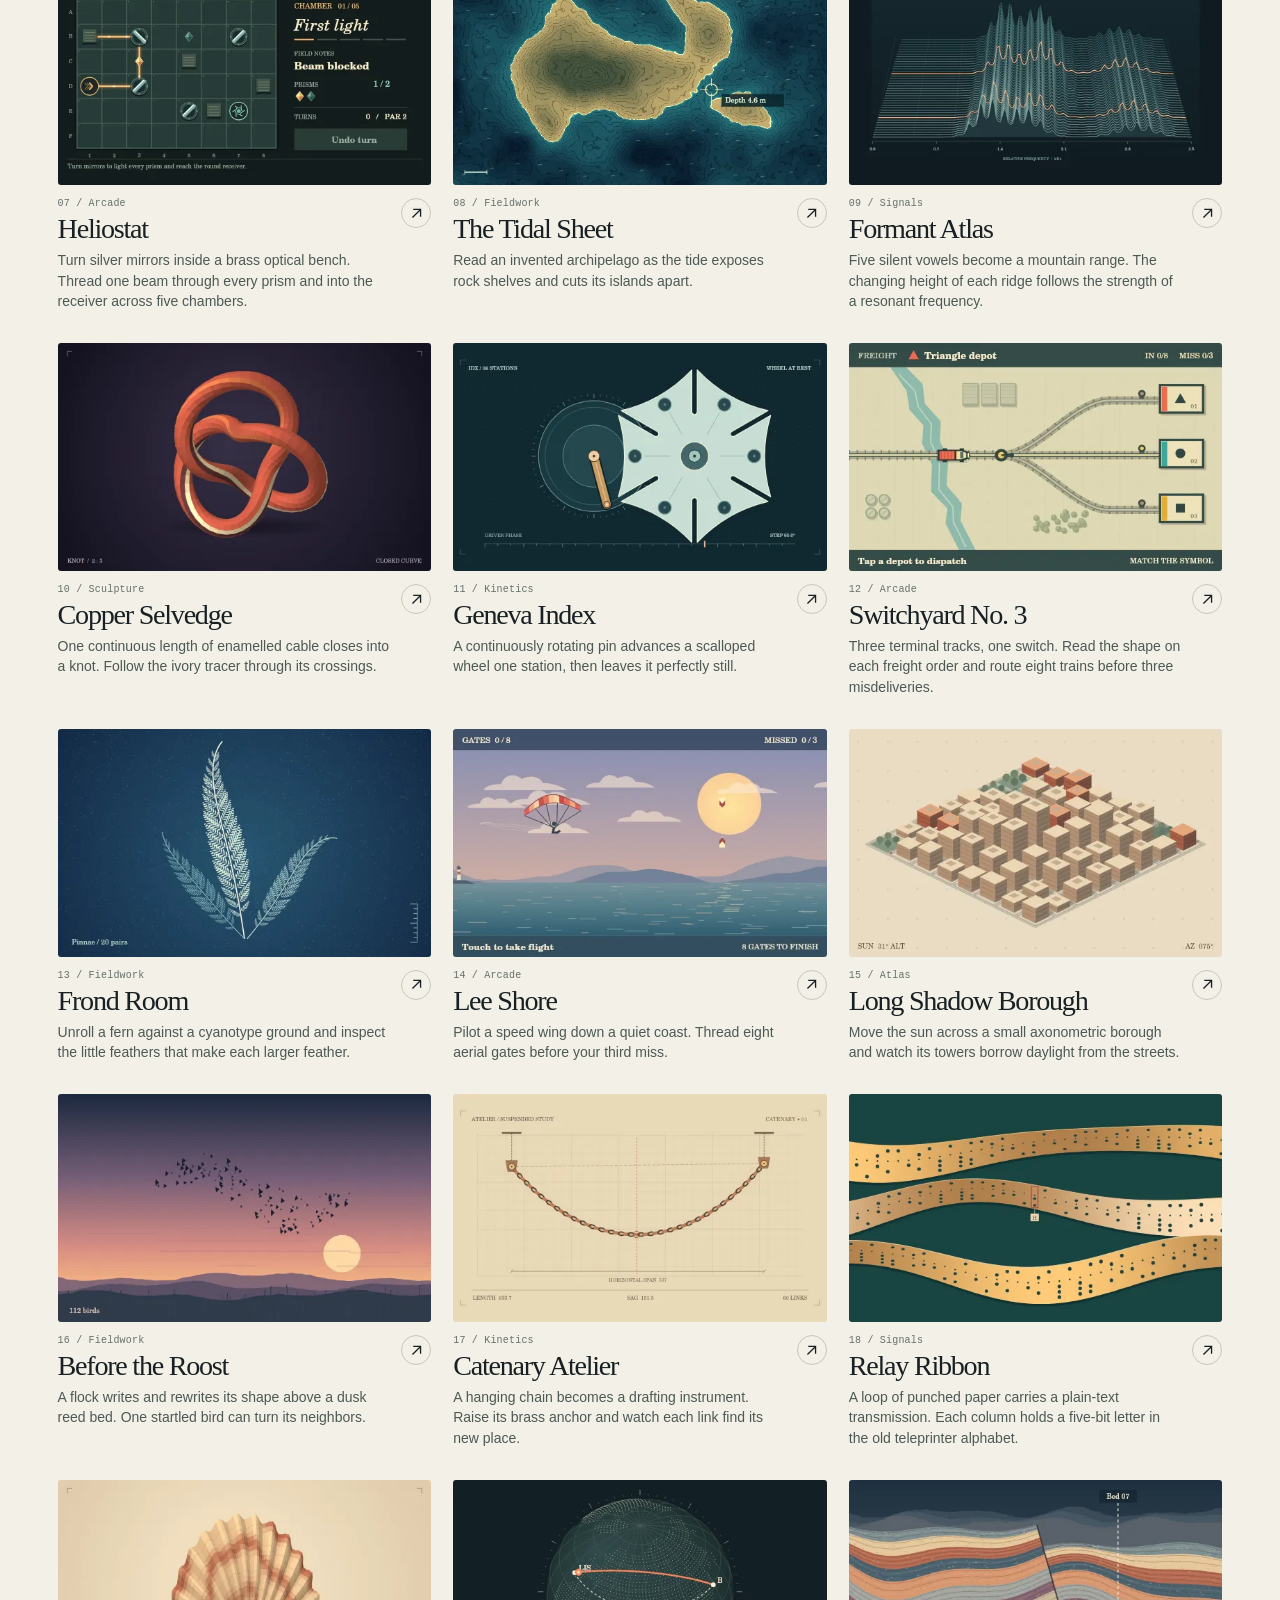
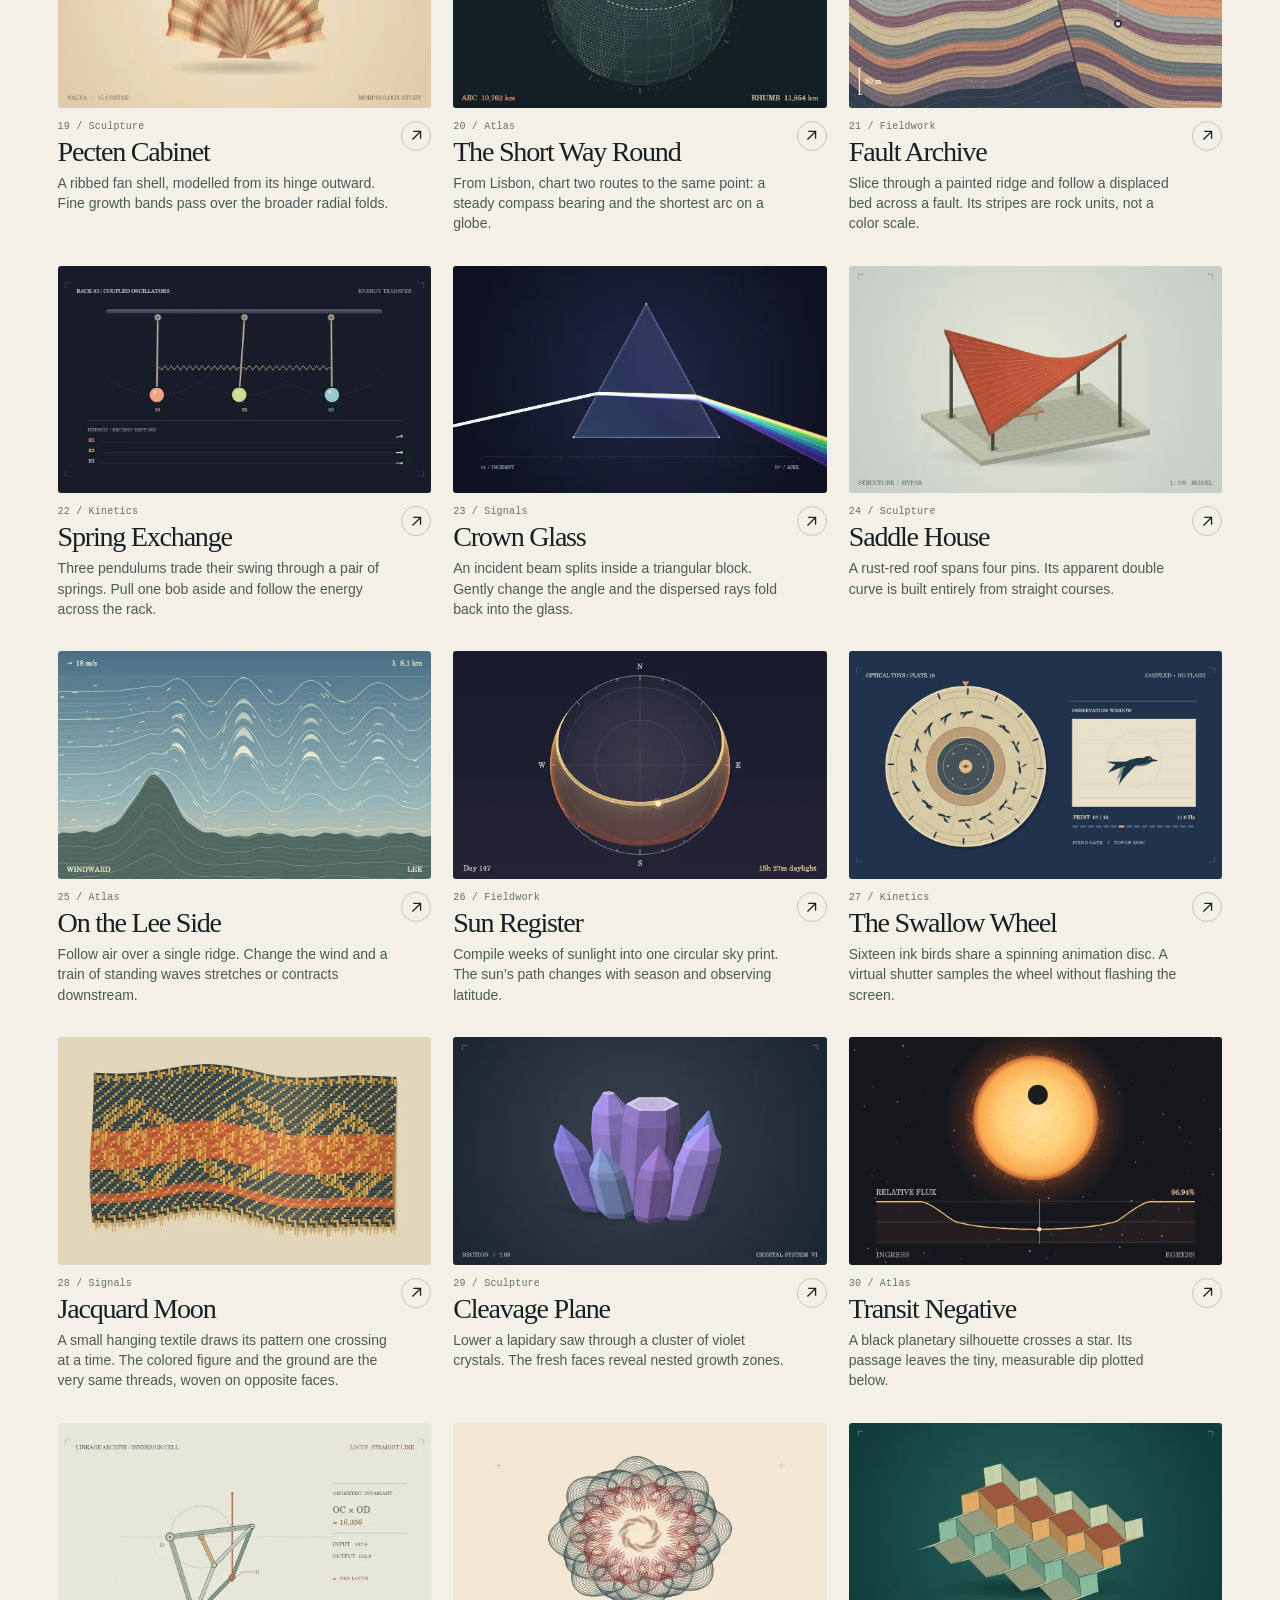
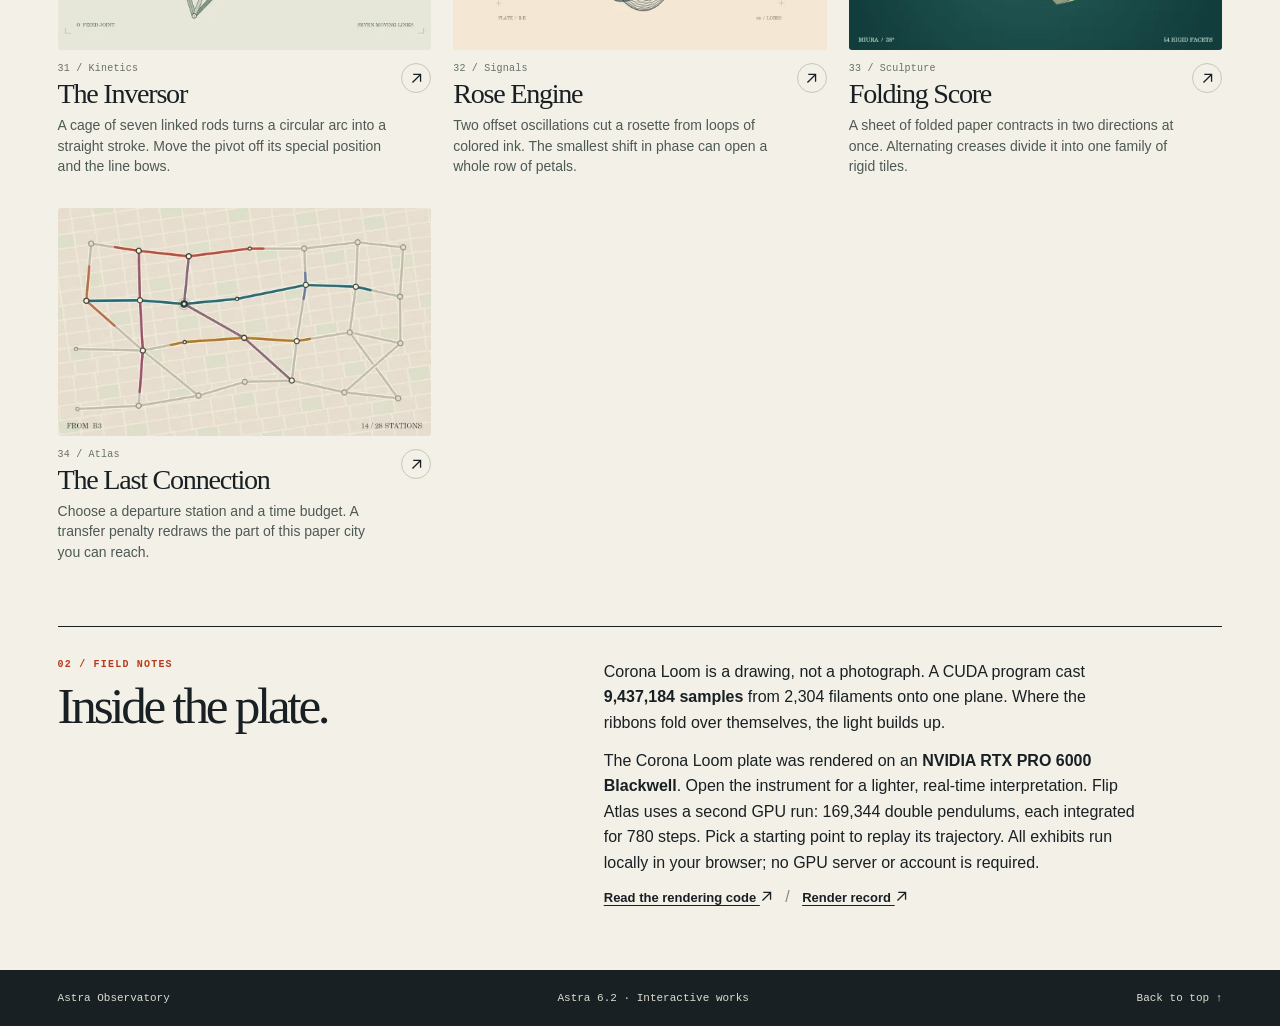
==== commit c5a2eb7d: "Premiere The Unwritten Symphony: a six-state Convergence for seeded chamber orchestra" ====
--- a/index.html
+++ b/index.html
@@ -1,10 +1,10 @@
 <!doctype html><html lang="en"><head><meta charset="utf-8"><meta name="viewport" content="width=device-width,initial-scale=1"><meta name="theme-color" content="#f4f1e8"><title>Astra Observatory | Interactive experiments</title><meta name="description" content="A collection of hands-on experiments in light, motion, geometry and play. Built with Astra 6.2."><link rel="icon" href="data:image/svg+xml,%3Csvg xmlns='http://www.w3.org/2000/svg' viewBox='0 0 80 80'%3E%3Crect width='80' height='80' rx='18' fill='%23141819'/%3E%3Ctext x='40' y='65' text-anchor='middle' fill='%23ff6846' font-family='serif' font-size='72'%3E✳%3C/text%3E%3C/svg%3E"><link rel="stylesheet" href="style.css"></head>
 <body><a class="skip" href="#collection">Skip to collection</a>
-<header><div class="shell bar"><a class="wordmark" href="#home" aria-label="Astra Observatory home"><svg aria-hidden="true" viewBox="0 0 42 42"><g fill="none" stroke="currentColor"><ellipse cx="21" cy="21" rx="19" ry="7" transform="rotate(-36 21 21)"/><ellipse cx="21" cy="21" rx="19" ry="7" transform="rotate(34 21 21)"/><ellipse cx="21" cy="21" rx="19" ry="7" transform="rotate(91 21 21)"/></g><circle cx="21" cy="21" r="2" fill="currentColor"/></svg><span>Astra <b>/</b> Observatory</span></a><nav aria-label="Primary"><a data-sable-link href="sable/">Play Sable Relay</a><a href="#collection">Collection</a><a href="#notes">Field notes</a><a href="https://github.com/isiliconx/astra6.2" target="_blank" rel="noopener">Source <svg class="extmark" aria-hidden="true" width="13" height="13" viewBox="0 0 16 16" fill="none" stroke="currentColor" stroke-width="1.6"><path d="M3 13 13 3M4 3h9v9"/></svg></a></nav></div></header>
-<main id="home" class="shell"><section class="hero" aria-labelledby="main-title"><div class="intro"><p class="edition"><span class="led"></span> Interactive exhibition <span class="shortline"></span> Vol. 6.2</p><h1 id="main-title">Astra<br>Observatory<span class="period">.</span></h1><p class="dek">A collection of instruments you can play with. Start inside a ray-traced optical vault, then explore light, sound and moving sculpture.</p><a class="cta" href="#collection">Explore the collection <span>↓</span></a></div>
-<figure class="cover sable-feature"><a data-sable-link class="cover-link" href="sable/" aria-label="Play Sable Relay"><img src="assets/sable-cover.jpg" alt="Inside a ray-traced optical vault: illuminated mirrors stand between basalt arches under a ringed planet."><div class="plate-top"><span>New playable world</span><span>First-person optics</span></div><figcaption><div><small>Three chambers / WebGPU &amp; WebGL2</small><strong>Sable Relay</strong></div><span class="play-mark" aria-hidden="true">▶</span></figcaption></a></figure></section>
+<header><div class="shell bar"><a class="wordmark" href="#home" aria-label="Astra Observatory home"><svg aria-hidden="true" viewBox="0 0 42 42"><g fill="none" stroke="currentColor"><ellipse cx="21" cy="21" rx="19" ry="7" transform="rotate(-36 21 21)"/><ellipse cx="21" cy="21" rx="19" ry="7" transform="rotate(34 21 21)"/><ellipse cx="21" cy="21" rx="19" ry="7" transform="rotate(91 21 21)"/></g><circle cx="21" cy="21" r="2" fill="currentColor"/></svg><span>Astra <b>/</b> Observatory</span></a><nav aria-label="Primary"><a data-orchestra-link href="orchestra/">Enter the orchestra</a><a href="#collection">Collection</a><a href="#notes">Field notes</a><a href="https://github.com/isiliconx/astra6.2" target="_blank" rel="noopener">Source <svg class="extmark" aria-hidden="true" width="13" height="13" viewBox="0 0 16 16" fill="none" stroke="currentColor" stroke-width="1.6"><path d="M3 13 13 3M4 3h9v9"/></svg></a></nav></div></header>
+<main id="home" class="shell"><section class="hero" aria-labelledby="main-title"><div class="intro"><p class="edition"><span class="led"></span> Interactive exhibition <span class="shortline"></span> Vol. 6.2</p><h1 id="main-title">Astra<br>Observatory<span class="period">.</span></h1><p class="dek">A collection of instruments you can play with. Conduct an orchestra from noise to symphony, step inside a ray-traced optical vault, and explore light, motion and play.</p><a class="cta" href="#collection">Explore the collection <span>↓</span></a></div>
+<figure class="cover sable-feature orchestra-feature"><a data-orchestra-link class="cover-link" href="orchestra/" aria-label="Conduct The Unwritten Symphony"><img src="assets/orchestra-cover.jpg" alt="An engraved fan of seven instrument sections arranged around a conductor in a burgundy concert hall."><div class="plate-top"><span>New chamber work</span><span>Music / A new form</span></div><figcaption><div><small>Six scenes · A seeded chamber orchestra</small><strong>The Unwritten Symphony</strong></div><span class="play-mark" aria-hidden="true">▶</span></figcaption></a></figure></section>
 <section id="collection" class="collection" aria-labelledby="collection-title"><div class="collection-head"><div><div class="folio">01 / CABINET</div><h2 id="collection-title">The collection<span id="total"></span></h2></div><label class="search"><svg viewBox="0 0 24 24" fill="none" stroke="currentColor" stroke-width="1.6" aria-hidden="true"><circle cx="10" cy="10" r="6"/><path d="m14.5 14.5 5 5"/></svg><input type="search" id="search" aria-label="Search experiments" placeholder="Find an experiment"></label></div><div id="filters" aria-label="Filter by collection"></div><div id="items" aria-live="polite"></div><div id="empty" hidden><h3>No matching experiments.</h3><p>Try another word or collection.</p><button id="clear">Clear filters</button></div></section>
-<section id="notes" class="notes"><div><div class="folio">02 / FIELD NOTES</div><h2>Inside the plate.</h2></div><div><p>Corona Loom is a drawing, not a photograph. A CUDA program cast <b>9,437,184 samples</b> from 2,304 filaments onto one plane. Where the ribbons fold over themselves, the light builds up.</p><p>The cover was rendered on an <b>NVIDIA RTX PRO 6000 Blackwell</b>. Open the instrument for a lighter, real-time interpretation. Flip Atlas uses a second GPU run: 169,344 double pendulums, each integrated for 780 steps. Pick a starting point to replay its trajectory. All exhibits run locally in your browser; no GPU server or account is required.</p><a href="https://github.com/isiliconx/astra6.2/blob/main/studio/render_corona.py" target="_blank" rel="noopener">Read the rendering code <svg class="extmark" aria-hidden="true" width="13" height="13" viewBox="0 0 16 16" fill="none" stroke="currentColor" stroke-width="1.6"><path d="M3 13 13 3M4 3h9v9"/></svg></a> <span class="note-divider">/</span> <a href="https://github.com/isiliconx/astra6.2/blob/main/studio/render.json" target="_blank" rel="noopener">Render record <svg class="extmark" aria-hidden="true" width="13" height="13" viewBox="0 0 16 16" fill="none" stroke="currentColor" stroke-width="1.6"><path d="M3 13 13 3M4 3h9v9"/></svg></a></div></section></main>
+<section id="notes" class="notes"><div><div class="folio">02 / FIELD NOTES</div><h2>Inside the plate.</h2></div><div><p>Corona Loom is a drawing, not a photograph. A CUDA program cast <b>9,437,184 samples</b> from 2,304 filaments onto one plane. Where the ribbons fold over themselves, the light builds up.</p><p>The Corona Loom plate was rendered on an <b>NVIDIA RTX PRO 6000 Blackwell</b>. Open the instrument for a lighter, real-time interpretation. Flip Atlas uses a second GPU run: 169,344 double pendulums, each integrated for 780 steps. Pick a starting point to replay its trajectory. All exhibits run locally in your browser; no GPU server or account is required.</p><a href="https://github.com/isiliconx/astra6.2/blob/main/studio/render_corona.py" target="_blank" rel="noopener">Read the rendering code <svg class="extmark" aria-hidden="true" width="13" height="13" viewBox="0 0 16 16" fill="none" stroke="currentColor" stroke-width="1.6"><path d="M3 13 13 3M4 3h9v9"/></svg></a> <span class="note-divider">/</span> <a href="https://github.com/isiliconx/astra6.2/blob/main/studio/render.json" target="_blank" rel="noopener">Render record <svg class="extmark" aria-hidden="true" width="13" height="13" viewBox="0 0 16 16" fill="none" stroke="currentColor" stroke-width="1.6"><path d="M3 13 13 3M4 3h9v9"/></svg></a></div></section></main>
 <footer><div class="shell"><span>Astra Observatory</span><span>Astra 6.2 · Interactive works</span><a href="#home">Back to top ↑</a></div></footer>
 <dialog id="lab"><div class="labwrap"><div class="labtop"><span id="labno"></span><button id="close" aria-label="Close instrument">Close <b>×</b></button></div><div class="labhead"><p class="folio" id="labcat"></p><h2 id="labtitle"></h2><p id="labdesc"></p></div><div class="stage"><canvas id="scene" width="1000" height="560" tabindex="0" aria-label="Interactive experiment canvas"></canvas><div class="stagefoot"><span id="gesture"></span></div></div>
 <div class="actions"><button id="pause">Pause</button><button id="restart">Restart</button><button id="saveplate">Save frame ↓</button><span id="pstatus" role="status"></span></div><div class="settings"><div id="knobs"></div><div class="method"><div class="folio">HOW IT WORKS</div><p id="method"></p></div></div><div class="pager"><button id="previous">← Previous</button><button id="next">Next experiment →</button></div></div></dialog>
@@ -19,6 +19,7 @@
 <script src="labs/kinetics.js"></script>
 <script src="labs/puzzle.js"></script>
 <script src="labs/sable.js"></script>
+<script src="labs/orchestra.js"></script>
 <script src="labs/signal.js"></script>
 <script src="labs/space.js"></script>
 <!-- /LAB_SCRIPTS -->
--- a/style.css
+++ b/style.css
@@ -8,3 +8,5 @@
 .extmark{vertical-align:-.07em;display:inline-block}.cover button{display:grid;place-items:center}.cover button .extmark{height:16px;width:16px}
 
 .cover-link{display:block;height:100%;width:100%;color:inherit;text-decoration:none}.sable-feature img{object-position:58% 50%}.sable-feature .cover-link:after{content:"";position:absolute;inset:0;background:linear-gradient(0deg,#07100ef0 0%,transparent 34%,transparent 77%,#07100e9c 100%);z-index:0;pointer-events:none}.sable-feature figcaption,.sable-feature .plate-top{z-index:1}.sable-feature .plate-top{color:#fff9e7}.sable-feature .play-mark{height:39px;width:39px;border-radius:50%;display:grid;place-items:center;background:#e8d4a5;color:#16211f;font-size:13px}.sable-feature:hover .play-mark{background:#fff}.cover-link:focus-visible{outline-offset:-4px}
+
+.orchestra-feature img{object-position:50% 50%}.orchestra-feature .cover-link:after{background:linear-gradient(0deg,#1d1119f5 0%,#25161f82 18%,transparent 40%,transparent 76%,#21131b9a 100%)}.orchestra-feature figcaption strong{font-size:clamp(24px,3.3vw,54px);line-height:1.03}.orchestra-feature .plate-top{color:#f8e4c5}
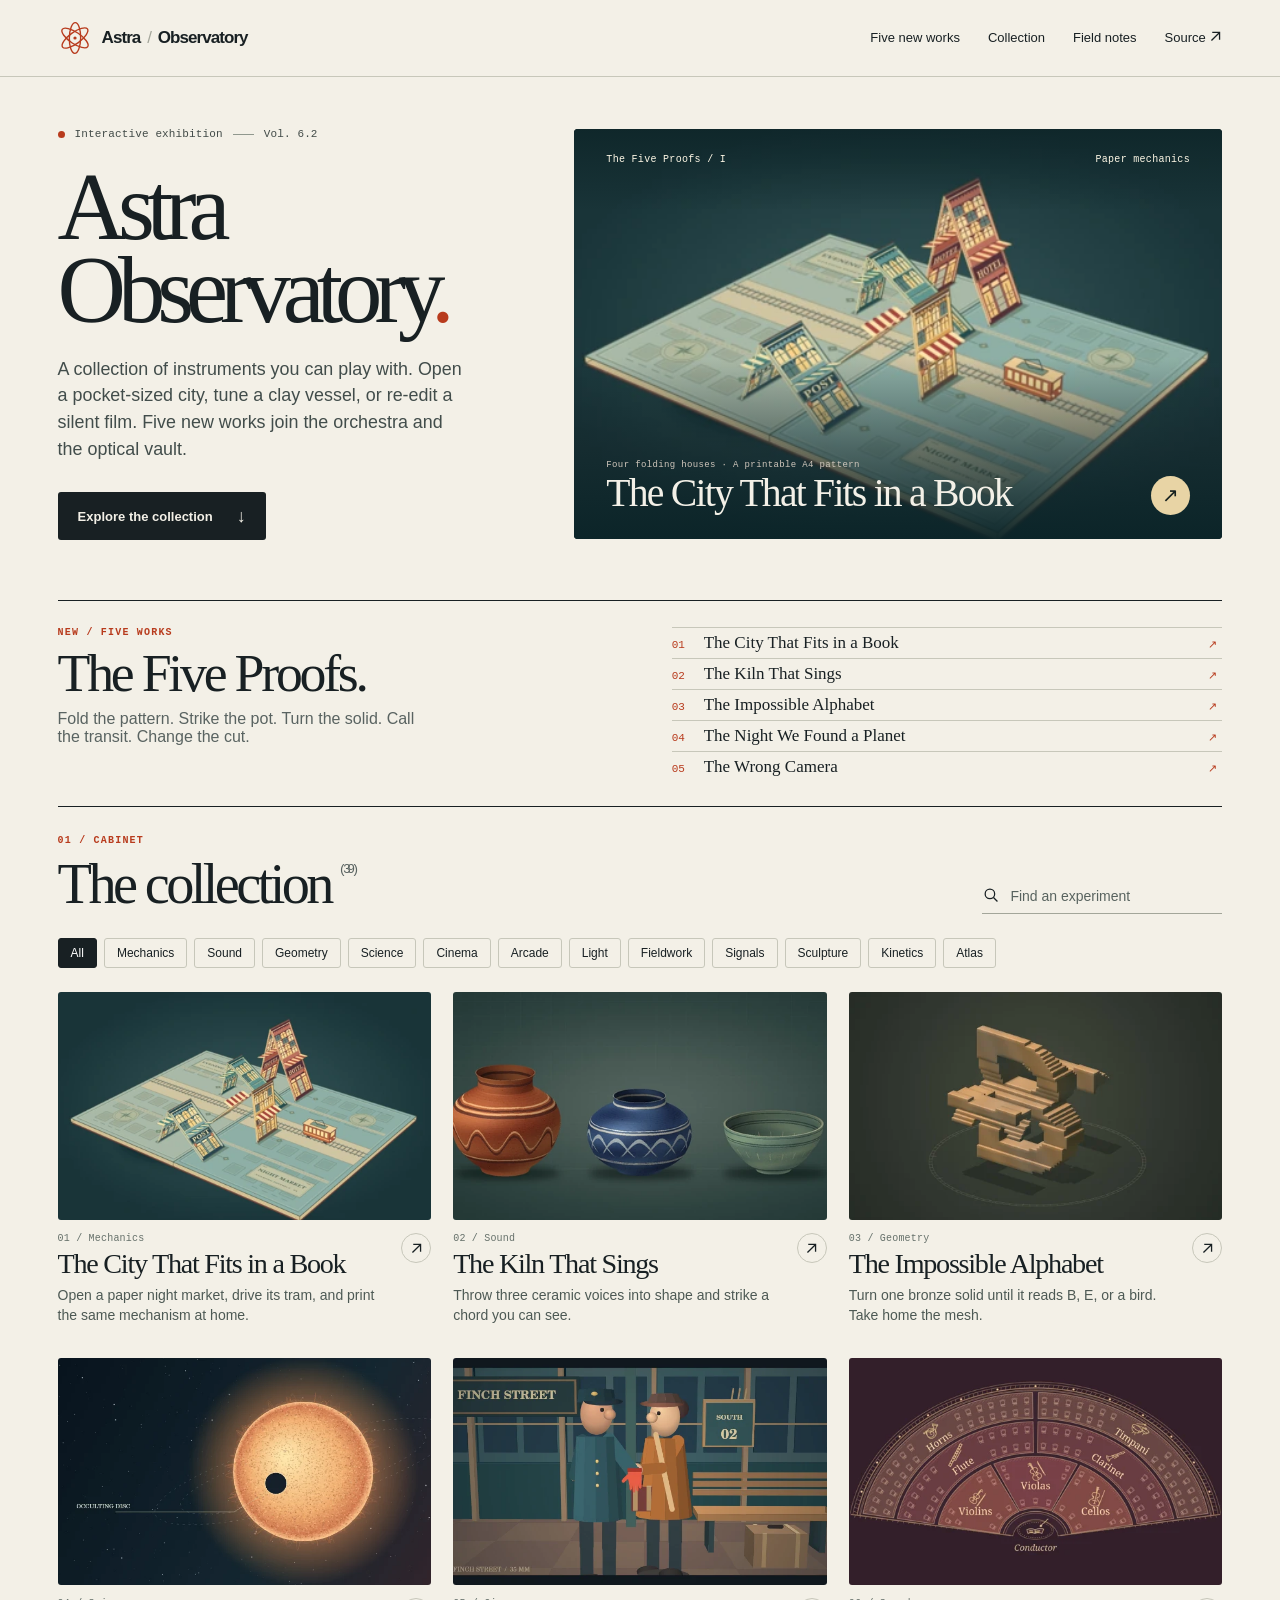
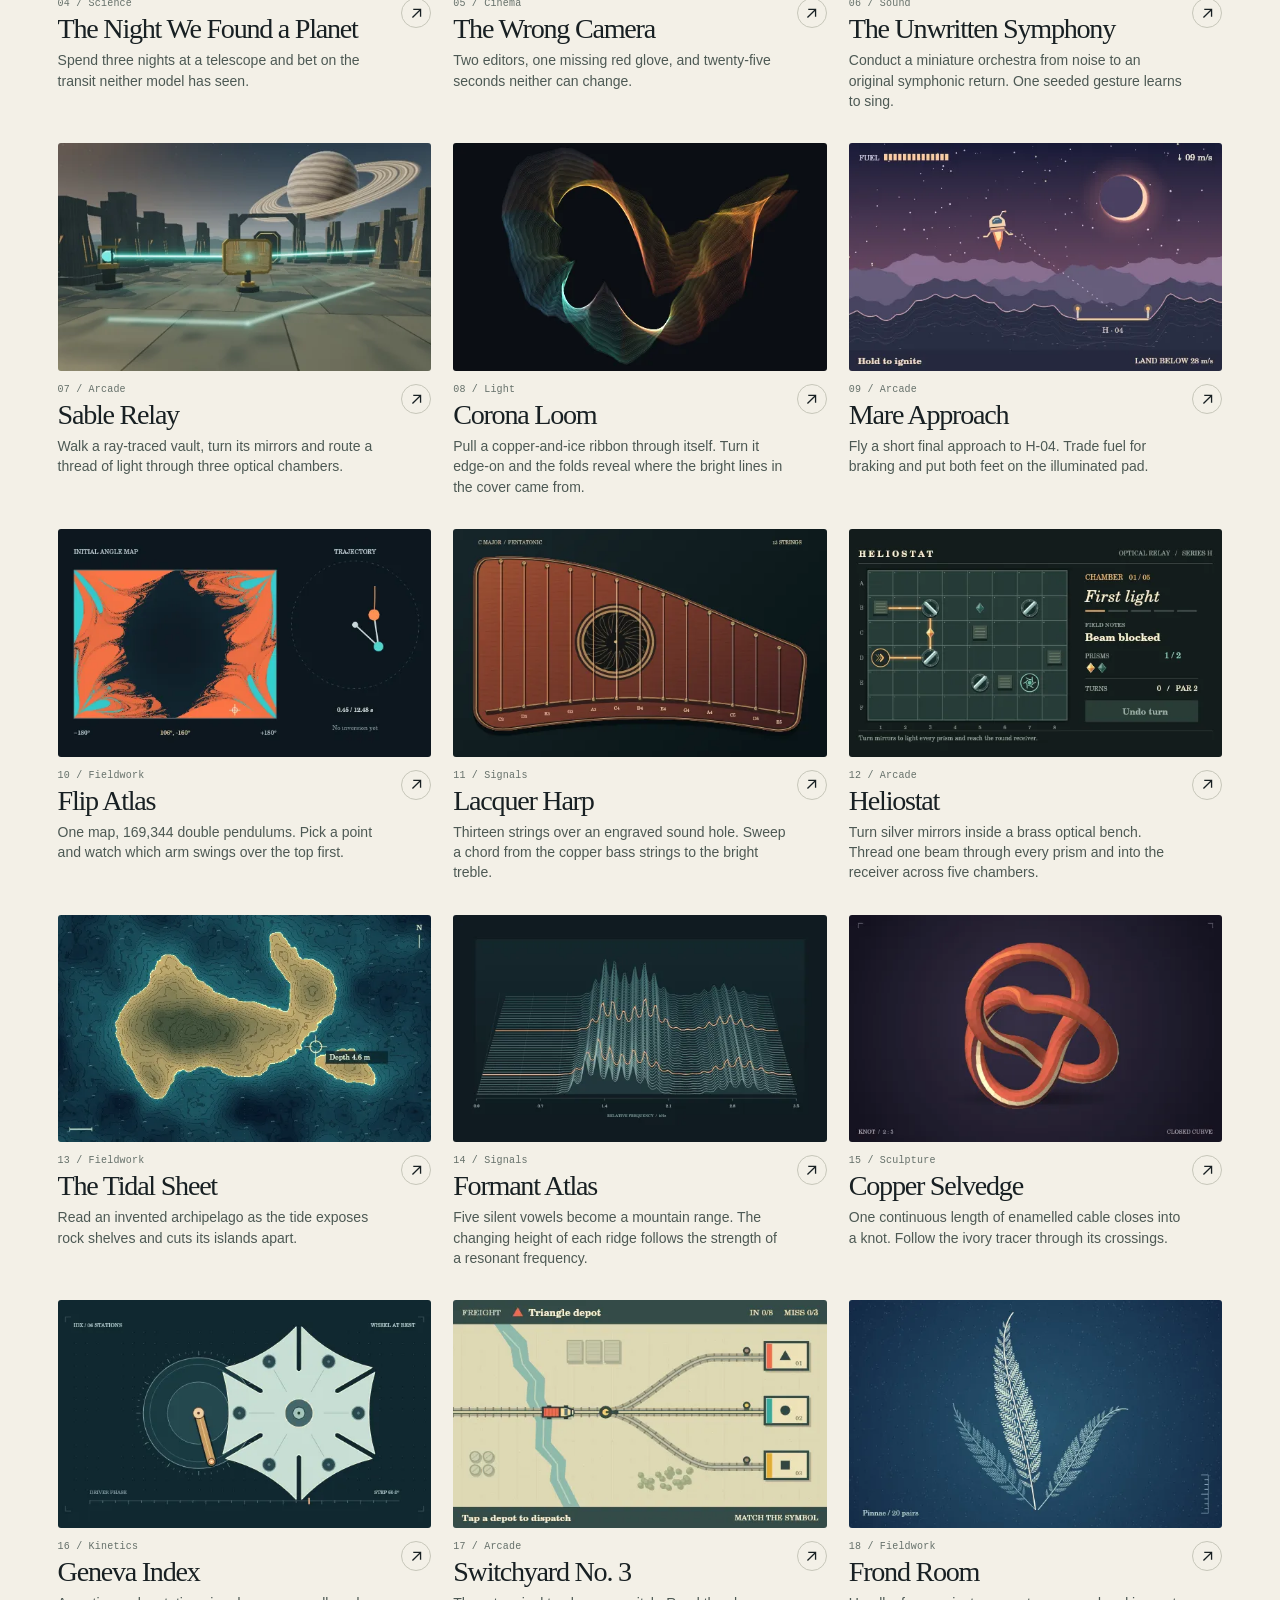
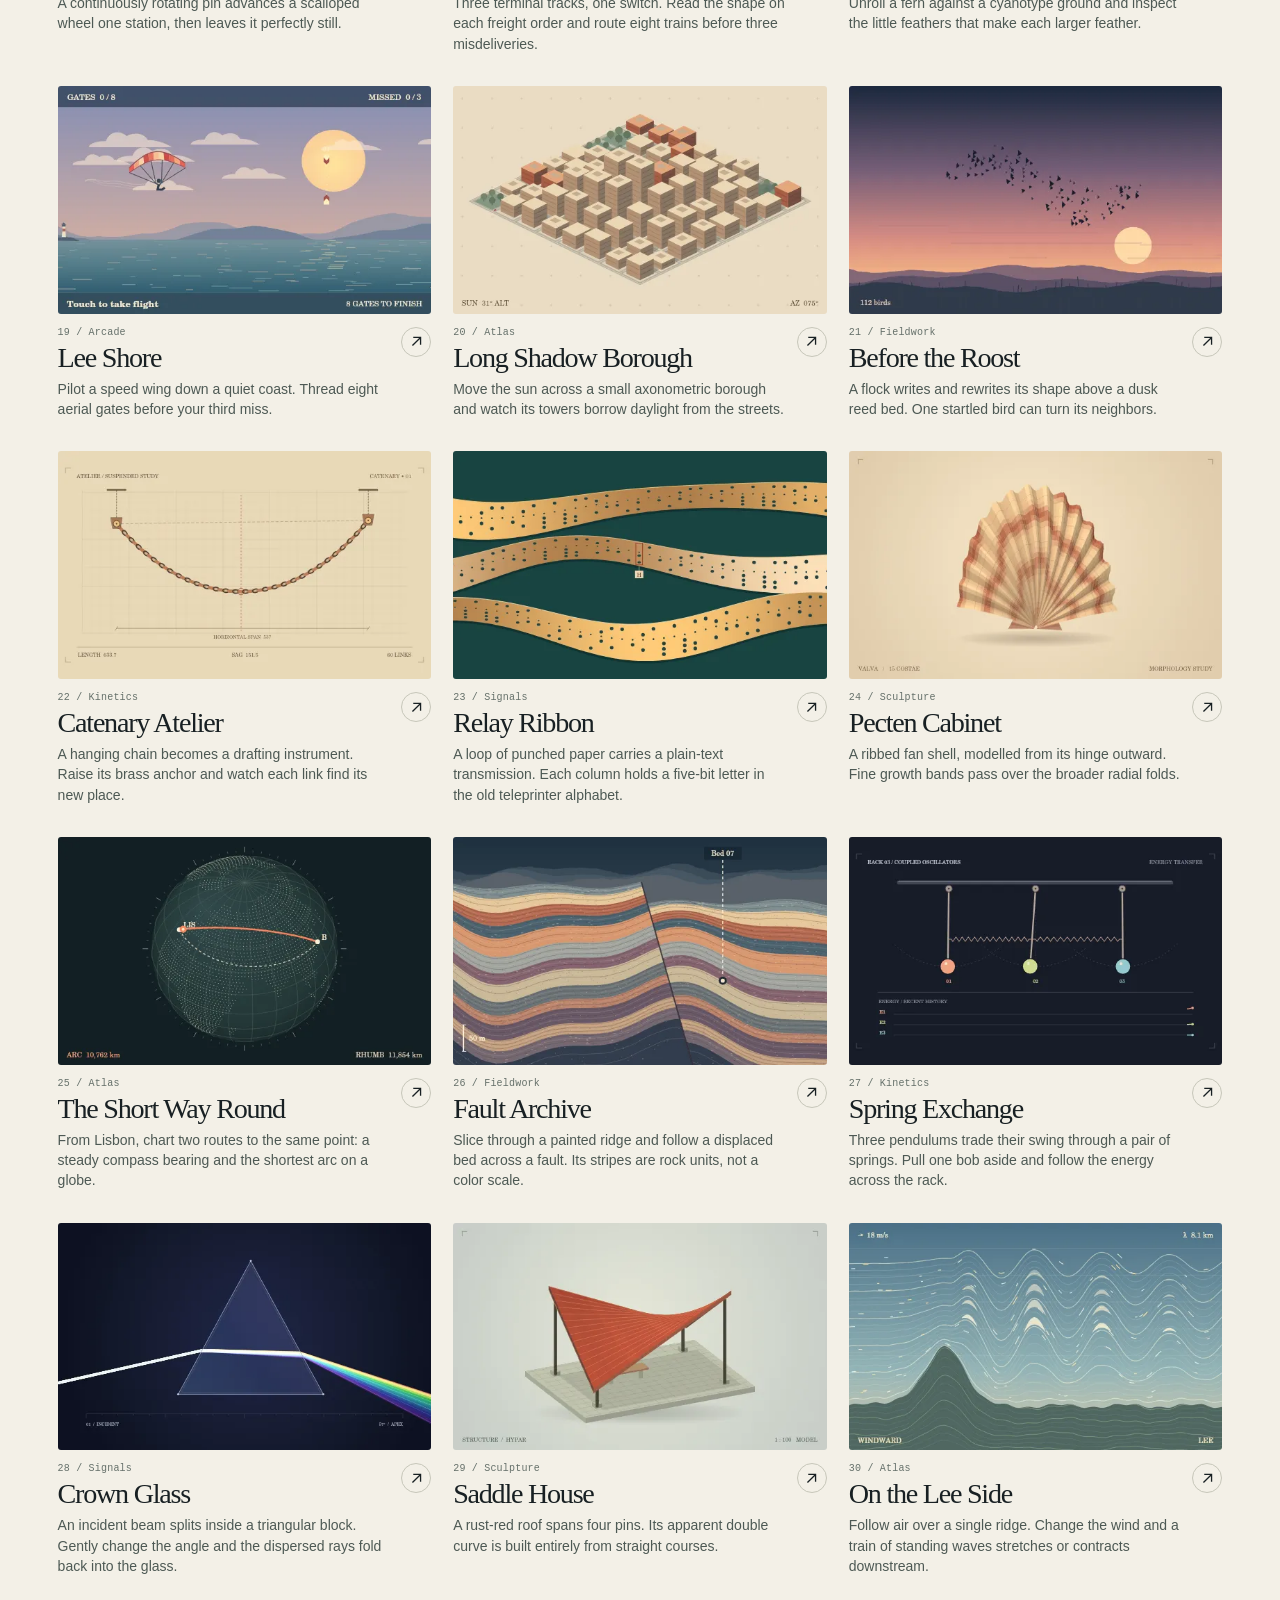
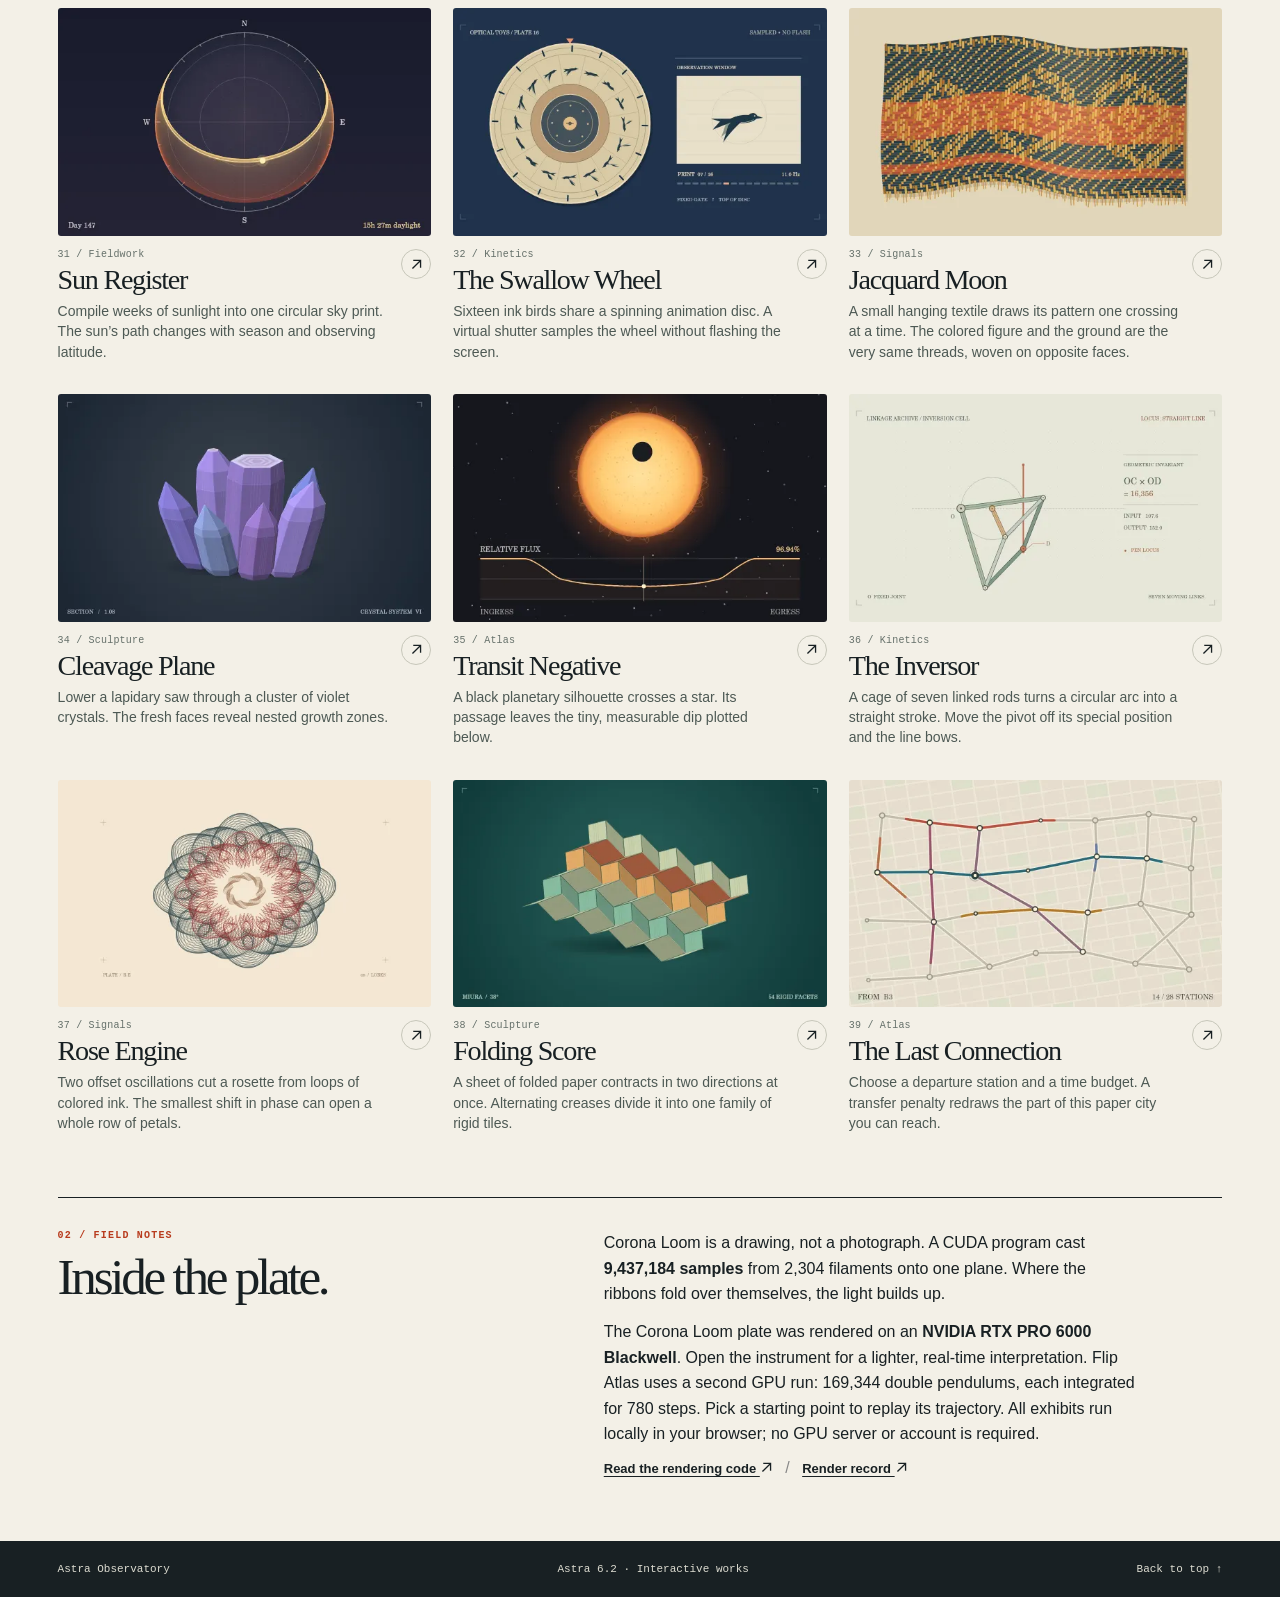
==== commit 1a5365e4: "Open The Five Proofs: paper city, resonant kiln, projection sculpture, transit and silent film" ====
--- a/index.html
+++ b/index.html
@@ -1,8 +1,9 @@
 <!doctype html><html lang="en"><head><meta charset="utf-8"><meta name="viewport" content="width=device-width,initial-scale=1"><meta name="theme-color" content="#f4f1e8"><title>Astra Observatory | Interactive experiments</title><meta name="description" content="A collection of hands-on experiments in light, motion, geometry and play. Built with Astra 6.2."><link rel="icon" href="data:image/svg+xml,%3Csvg xmlns='http://www.w3.org/2000/svg' viewBox='0 0 80 80'%3E%3Crect width='80' height='80' rx='18' fill='%23141819'/%3E%3Ctext x='40' y='65' text-anchor='middle' fill='%23ff6846' font-family='serif' font-size='72'%3E✳%3C/text%3E%3C/svg%3E"><link rel="stylesheet" href="style.css"></head>
 <body><a class="skip" href="#collection">Skip to collection</a>
-<header><div class="shell bar"><a class="wordmark" href="#home" aria-label="Astra Observatory home"><svg aria-hidden="true" viewBox="0 0 42 42"><g fill="none" stroke="currentColor"><ellipse cx="21" cy="21" rx="19" ry="7" transform="rotate(-36 21 21)"/><ellipse cx="21" cy="21" rx="19" ry="7" transform="rotate(34 21 21)"/><ellipse cx="21" cy="21" rx="19" ry="7" transform="rotate(91 21 21)"/></g><circle cx="21" cy="21" r="2" fill="currentColor"/></svg><span>Astra <b>/</b> Observatory</span></a><nav aria-label="Primary"><a data-orchestra-link href="orchestra/">Enter the orchestra</a><a href="#collection">Collection</a><a href="#notes">Field notes</a><a href="https://github.com/isiliconx/astra6.2" target="_blank" rel="noopener">Source <svg class="extmark" aria-hidden="true" width="13" height="13" viewBox="0 0 16 16" fill="none" stroke="currentColor" stroke-width="1.6"><path d="M3 13 13 3M4 3h9v9"/></svg></a></nav></div></header>
-<main id="home" class="shell"><section class="hero" aria-labelledby="main-title"><div class="intro"><p class="edition"><span class="led"></span> Interactive exhibition <span class="shortline"></span> Vol. 6.2</p><h1 id="main-title">Astra<br>Observatory<span class="period">.</span></h1><p class="dek">A collection of instruments you can play with. Conduct an orchestra from noise to symphony, step inside a ray-traced optical vault, and explore light, motion and play.</p><a class="cta" href="#collection">Explore the collection <span>↓</span></a></div>
-<figure class="cover sable-feature orchestra-feature"><a data-orchestra-link class="cover-link" href="orchestra/" aria-label="Conduct The Unwritten Symphony"><img src="assets/orchestra-cover.jpg" alt="An engraved fan of seven instrument sections arranged around a conductor in a burgundy concert hall."><div class="plate-top"><span>New chamber work</span><span>Music / A new form</span></div><figcaption><div><small>Six scenes · A seeded chamber orchestra</small><strong>The Unwritten Symphony</strong></div><span class="play-mark" aria-hidden="true">▶</span></figcaption></a></figure></section>
+<header><div class="shell bar"><a class="wordmark" href="#home" aria-label="Astra Observatory home"><svg aria-hidden="true" viewBox="0 0 42 42"><g fill="none" stroke="currentColor"><ellipse cx="21" cy="21" rx="19" ry="7" transform="rotate(-36 21 21)"/><ellipse cx="21" cy="21" rx="19" ry="7" transform="rotate(34 21 21)"/><ellipse cx="21" cy="21" rx="19" ry="7" transform="rotate(91 21 21)"/></g><circle cx="21" cy="21" r="2" fill="currentColor"/></svg><span>Astra <b>/</b> Observatory</span></a><nav aria-label="Primary"><a href="#new-works">Five new works</a><a href="#collection">Collection</a><a href="#notes">Field notes</a><a href="https://github.com/isiliconx/astra6.2" target="_blank" rel="noopener">Source <svg class="extmark" aria-hidden="true" width="13" height="13" viewBox="0 0 16 16" fill="none" stroke="currentColor" stroke-width="1.6"><path d="M3 13 13 3M4 3h9v9"/></svg></a></nav></div></header>
+<main id="home" class="shell"><section class="hero" aria-labelledby="main-title"><div class="intro"><p class="edition"><span class="led"></span> Interactive exhibition <span class="shortline"></span> Vol. 6.2</p><h1 id="main-title">Astra<br>Observatory<span class="period">.</span></h1><p class="dek">A collection of instruments you can play with. Open a pocket-sized city, tune a clay vessel, or re-edit a silent film. Five new works join the orchestra and the optical vault.</p><a class="cta" href="#collection">Explore the collection <span>↓</span></a></div>
+<figure class="cover sable-feature paper-feature"><a data-project="the-city-that-fits-in-a-book" class="cover-link" href="paper-city/" aria-label="Open The City That Fits in a Book"><img src="assets/plates/the-city-that-fits-in-a-book.webp" alt="A cut-paper market rises from the two pages of a turquoise night-market atlas."><div class="plate-top"><span>The Five Proofs / I</span><span>Paper mechanics</span></div><figcaption><div><small>Four folding houses · A printable A4 pattern</small><strong>The City That Fits in a Book</strong></div><span class="play-mark" aria-hidden="true">↗</span></figcaption></a></figure></section>
+<section id="new-works" aria-labelledby="five-title"><div class="edition-index"><div class="folio">NEW / FIVE WORKS</div><h2 id="five-title">The Five Proofs.</h2><p>Fold the pattern. Strike the pot. Turn the solid. Call the transit. Change the cut.</p></div><div class="edition-links"><a data-project="the-city-that-fits-in-a-book" href="paper-city/"><i>01</i><span>The City That Fits in a Book</span><b aria-hidden="true">↗</b></a><a data-project="the-kiln-that-sings" href="kiln/"><i>02</i><span>The Kiln That Sings</span><b aria-hidden="true">↗</b></a><a data-project="the-impossible-alphabet" href="alphabet/"><i>03</i><span>The Impossible Alphabet</span><b aria-hidden="true">↗</b></a><a data-project="the-night-we-found-a-planet" href="planet/"><i>04</i><span>The Night We Found a Planet</span><b aria-hidden="true">↗</b></a><a data-project="the-wrong-camera" href="wrong-camera/"><i>05</i><span>The Wrong Camera</span><b aria-hidden="true">↗</b></a></div></section>
 <section id="collection" class="collection" aria-labelledby="collection-title"><div class="collection-head"><div><div class="folio">01 / CABINET</div><h2 id="collection-title">The collection<span id="total"></span></h2></div><label class="search"><svg viewBox="0 0 24 24" fill="none" stroke="currentColor" stroke-width="1.6" aria-hidden="true"><circle cx="10" cy="10" r="6"/><path d="m14.5 14.5 5 5"/></svg><input type="search" id="search" aria-label="Search experiments" placeholder="Find an experiment"></label></div><div id="filters" aria-label="Filter by collection"></div><div id="items" aria-live="polite"></div><div id="empty" hidden><h3>No matching experiments.</h3><p>Try another word or collection.</p><button id="clear">Clear filters</button></div></section>
 <section id="notes" class="notes"><div><div class="folio">02 / FIELD NOTES</div><h2>Inside the plate.</h2></div><div><p>Corona Loom is a drawing, not a photograph. A CUDA program cast <b>9,437,184 samples</b> from 2,304 filaments onto one plane. Where the ribbons fold over themselves, the light builds up.</p><p>The Corona Loom plate was rendered on an <b>NVIDIA RTX PRO 6000 Blackwell</b>. Open the instrument for a lighter, real-time interpretation. Flip Atlas uses a second GPU run: 169,344 double pendulums, each integrated for 780 steps. Pick a starting point to replay its trajectory. All exhibits run locally in your browser; no GPU server or account is required.</p><a href="https://github.com/isiliconx/astra6.2/blob/main/studio/render_corona.py" target="_blank" rel="noopener">Read the rendering code <svg class="extmark" aria-hidden="true" width="13" height="13" viewBox="0 0 16 16" fill="none" stroke="currentColor" stroke-width="1.6"><path d="M3 13 13 3M4 3h9v9"/></svg></a> <span class="note-divider">/</span> <a href="https://github.com/isiliconx/astra6.2/blob/main/studio/render.json" target="_blank" rel="noopener">Render record <svg class="extmark" aria-hidden="true" width="13" height="13" viewBox="0 0 16 16" fill="none" stroke="currentColor" stroke-width="1.6"><path d="M3 13 13 3M4 3h9v9"/></svg></a></div></section></main>
 <footer><div class="shell"><span>Astra Observatory</span><span>Astra 6.2 · Interactive works</span><a href="#home">Back to top ↑</a></div></footer>
@@ -15,6 +16,7 @@
 <script src="labs/corona.js"></script>
 <script src="labs/field.js"></script>
 <script src="labs/flip.js"></script>
+<script src="labs/five-works.js"></script>
 <script src="labs/harp.js"></script>
 <script src="labs/kinetics.js"></script>
 <script src="labs/puzzle.js"></script>
--- a/style.css
+++ b/style.css
@@ -10,3 +10,5 @@
 .cover-link{display:block;height:100%;width:100%;color:inherit;text-decoration:none}.sable-feature img{object-position:58% 50%}.sable-feature .cover-link:after{content:"";position:absolute;inset:0;background:linear-gradient(0deg,#07100ef0 0%,transparent 34%,transparent 77%,#07100e9c 100%);z-index:0;pointer-events:none}.sable-feature figcaption,.sable-feature .plate-top{z-index:1}.sable-feature .plate-top{color:#fff9e7}.sable-feature .play-mark{height:39px;width:39px;border-radius:50%;display:grid;place-items:center;background:#e8d4a5;color:#16211f;font-size:13px}.sable-feature:hover .play-mark{background:#fff}.cover-link:focus-visible{outline-offset:-4px}
 
 .orchestra-feature img{object-position:50% 50%}.orchestra-feature .cover-link:after{background:linear-gradient(0deg,#1d1119f5 0%,#25161f82 18%,transparent 40%,transparent 76%,#21131b9a 100%)}.orchestra-feature figcaption strong{font-size:clamp(24px,3.3vw,54px);line-height:1.03}.orchestra-feature .plate-top{color:#f8e4c5}
+
+.paper-feature .cover-link:after{background:linear-gradient(0deg,#0b2428f5 0%,#12252988 22%,transparent 44%,transparent 80%,#0a2023a5 100%)}.paper-feature img{object-position:center 44%}.paper-feature figcaption strong{font-size:clamp(25px,3.1vw,53px);line-height:1.05}.paper-feature .play-mark{font-size:20px}#new-works{display:grid;grid-template-columns:1fr 1.05fr;gap:clamp(20px,7vw,110px);border-top:1px solid var(--ink);padding:26px 0 24px}.edition-index h2{font:400 clamp(32px,4.2vw,64px)/1 Georgia,serif;letter-spacing:-.06em;margin:6px 0 9px}.edition-index p{margin:0;color:var(--muted);max-width:43ch}.edition-links{display:grid;grid-template-columns:1fr;align-items:start}.edition-links a{display:grid;grid-template-columns:23px 1fr auto;border-top:1px solid var(--line);align-items:baseline;gap:9px;padding:5px 5px 5px 0;text-decoration:none}.edition-links a span{font:17px Georgia,serif}.edition-links a i,.edition-links a b{font:11px var(--mono);color:var(--accent)}.edition-links a:hover span{text-decoration:underline;text-underline-offset:3px}@media(max-width:650px){#new-works{grid-template-columns:1fr;gap:13px;padding:18px 0 16px}.edition-index p{font-size:13px}.edition-links a span{font-size:15px}}
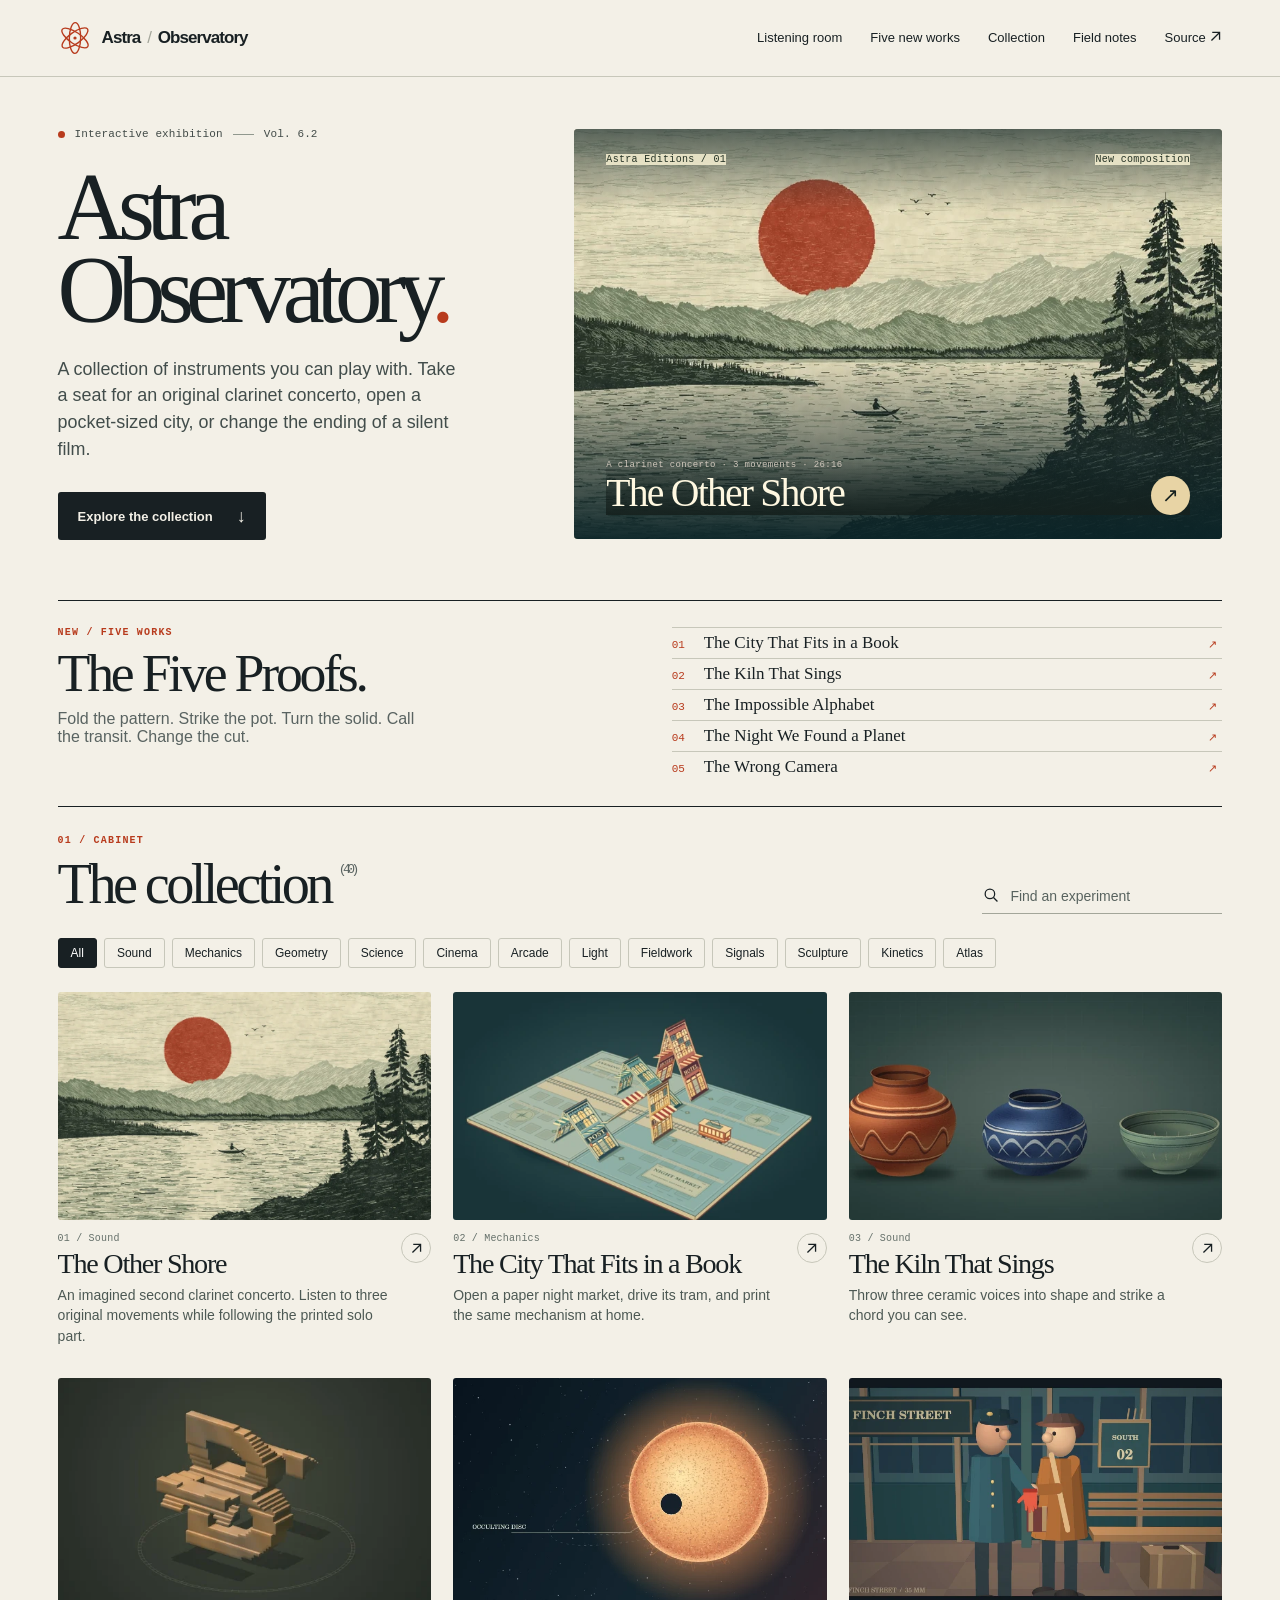
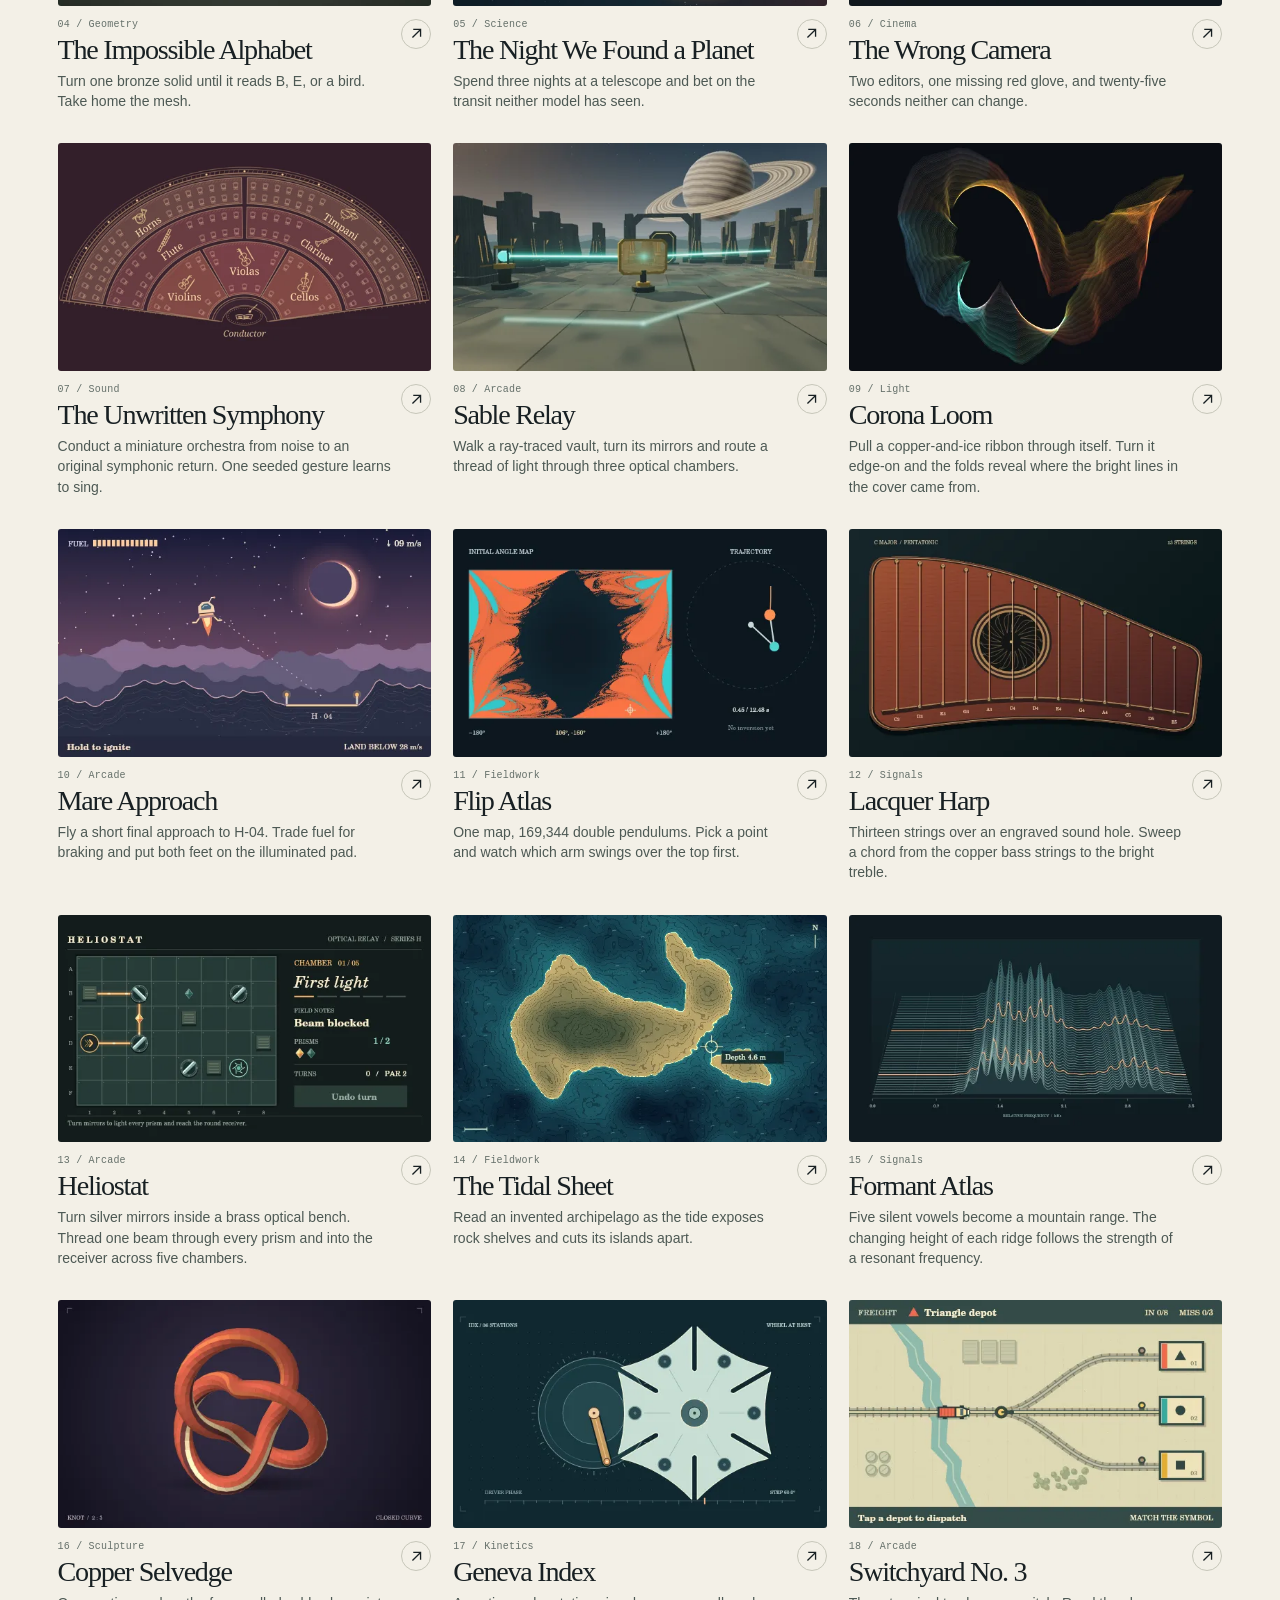
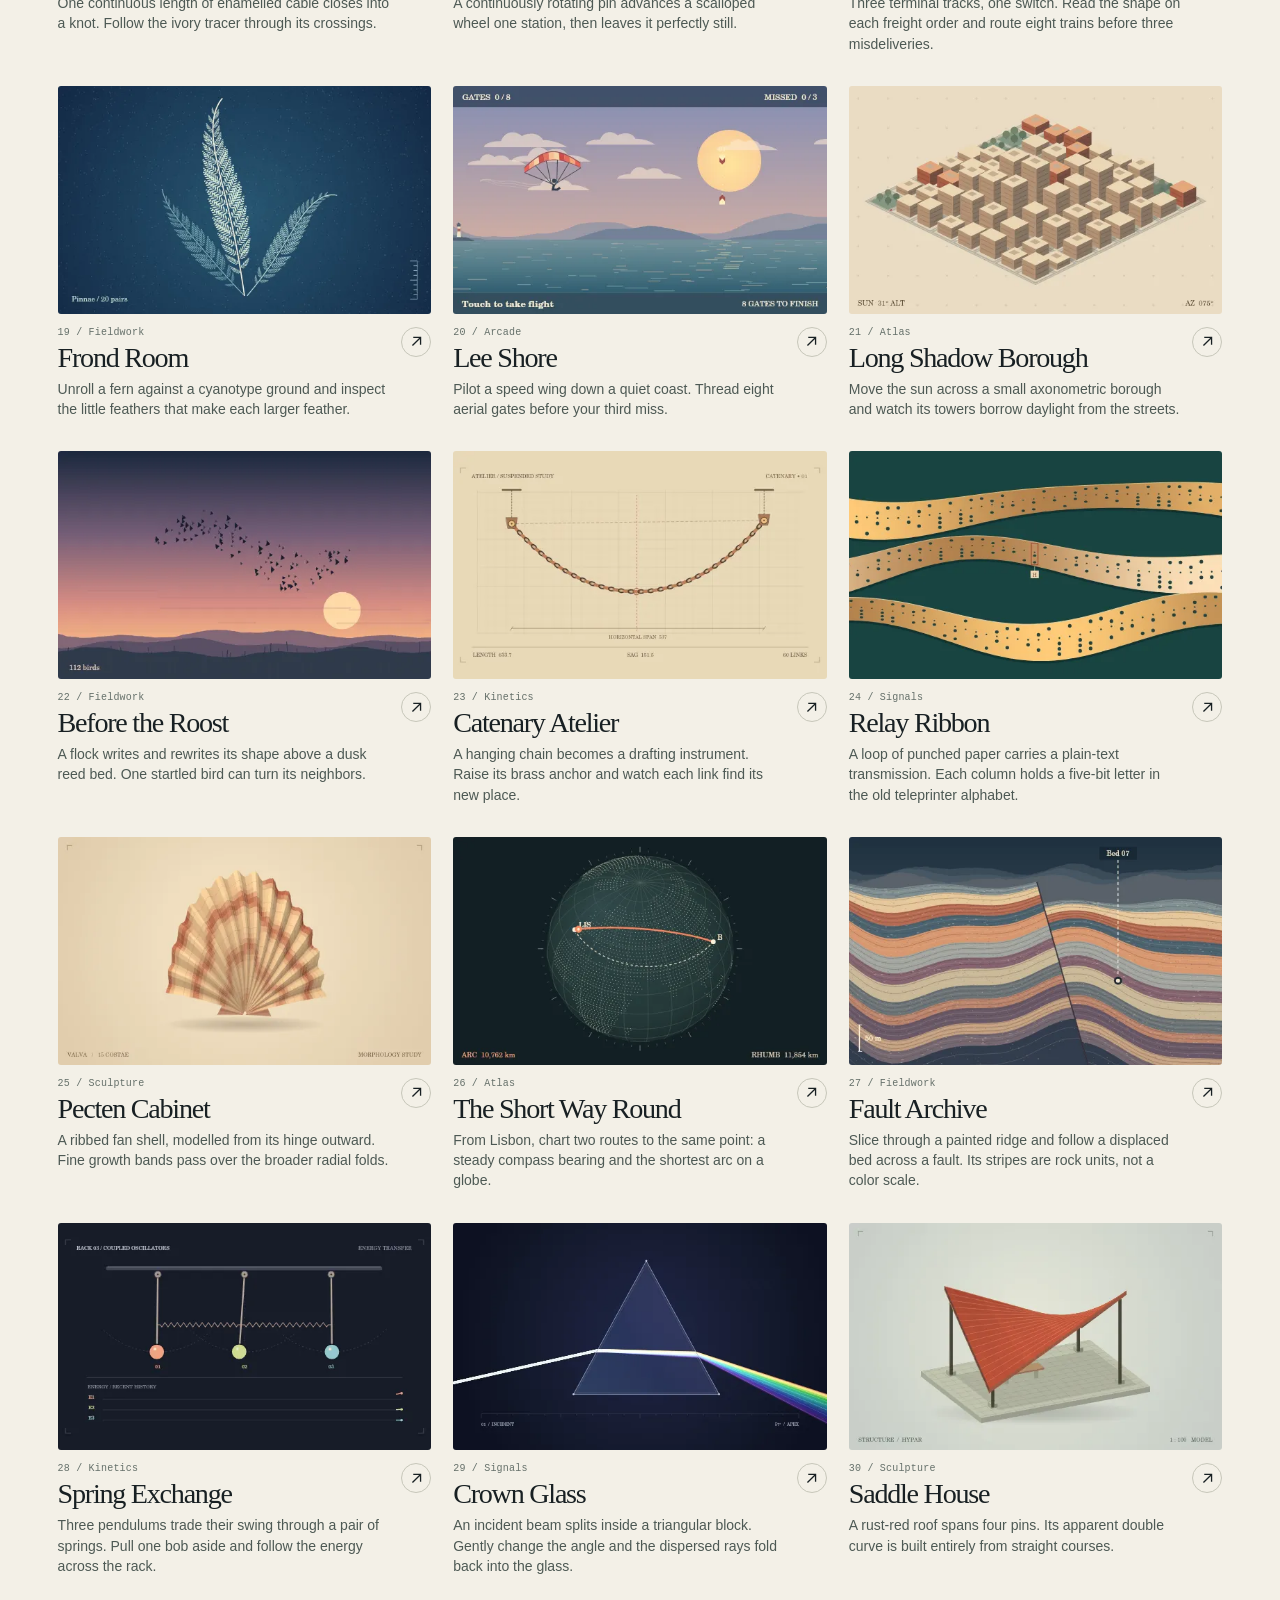
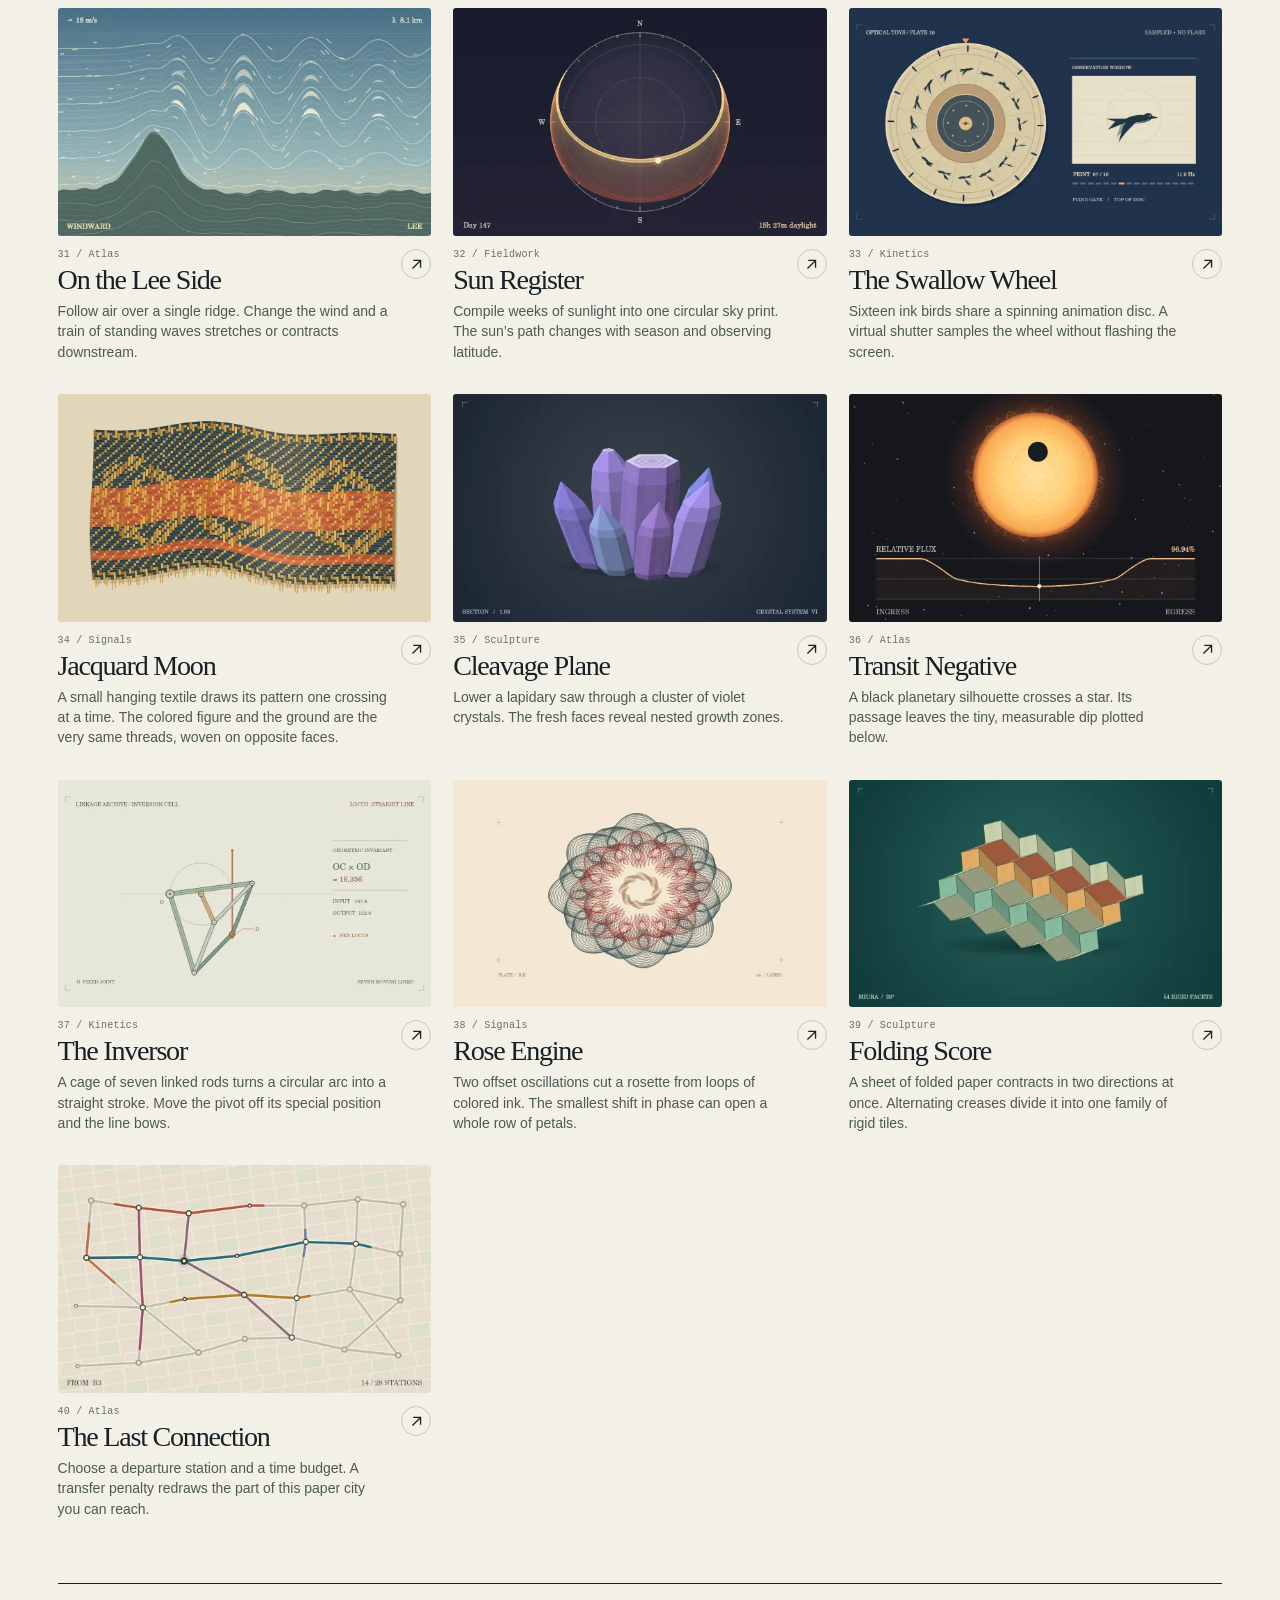
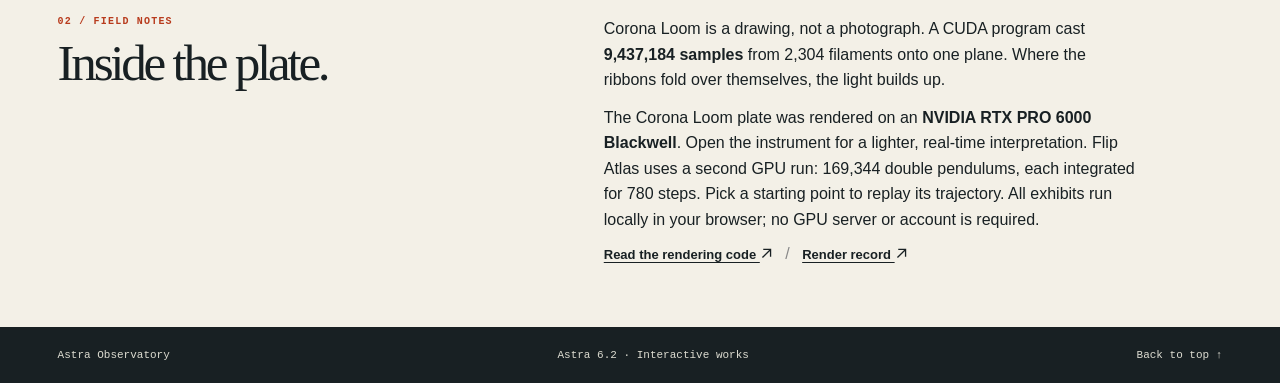
==== commit 349880b7: "Open The Other Shore: an original three-movement clarinet concerto and performing edition" ====
--- a/index.html
+++ b/index.html
@@ -1,8 +1,8 @@
 <!doctype html><html lang="en"><head><meta charset="utf-8"><meta name="viewport" content="width=device-width,initial-scale=1"><meta name="theme-color" content="#f4f1e8"><title>Astra Observatory | Interactive experiments</title><meta name="description" content="A collection of hands-on experiments in light, motion, geometry and play. Built with Astra 6.2."><link rel="icon" href="data:image/svg+xml,%3Csvg xmlns='http://www.w3.org/2000/svg' viewBox='0 0 80 80'%3E%3Crect width='80' height='80' rx='18' fill='%23141819'/%3E%3Ctext x='40' y='65' text-anchor='middle' fill='%23ff6846' font-family='serif' font-size='72'%3E✳%3C/text%3E%3C/svg%3E"><link rel="stylesheet" href="style.css"></head>
 <body><a class="skip" href="#collection">Skip to collection</a>
-<header><div class="shell bar"><a class="wordmark" href="#home" aria-label="Astra Observatory home"><svg aria-hidden="true" viewBox="0 0 42 42"><g fill="none" stroke="currentColor"><ellipse cx="21" cy="21" rx="19" ry="7" transform="rotate(-36 21 21)"/><ellipse cx="21" cy="21" rx="19" ry="7" transform="rotate(34 21 21)"/><ellipse cx="21" cy="21" rx="19" ry="7" transform="rotate(91 21 21)"/></g><circle cx="21" cy="21" r="2" fill="currentColor"/></svg><span>Astra <b>/</b> Observatory</span></a><nav aria-label="Primary"><a href="#new-works">Five new works</a><a href="#collection">Collection</a><a href="#notes">Field notes</a><a href="https://github.com/isiliconx/astra6.2" target="_blank" rel="noopener">Source <svg class="extmark" aria-hidden="true" width="13" height="13" viewBox="0 0 16 16" fill="none" stroke="currentColor" stroke-width="1.6"><path d="M3 13 13 3M4 3h9v9"/></svg></a></nav></div></header>
-<main id="home" class="shell"><section class="hero" aria-labelledby="main-title"><div class="intro"><p class="edition"><span class="led"></span> Interactive exhibition <span class="shortline"></span> Vol. 6.2</p><h1 id="main-title">Astra<br>Observatory<span class="period">.</span></h1><p class="dek">A collection of instruments you can play with. Open a pocket-sized city, tune a clay vessel, or re-edit a silent film. Five new works join the orchestra and the optical vault.</p><a class="cta" href="#collection">Explore the collection <span>↓</span></a></div>
-<figure class="cover sable-feature paper-feature"><a data-project="the-city-that-fits-in-a-book" class="cover-link" href="paper-city/" aria-label="Open The City That Fits in a Book"><img src="assets/plates/the-city-that-fits-in-a-book.webp" alt="A cut-paper market rises from the two pages of a turquoise night-market atlas."><div class="plate-top"><span>The Five Proofs / I</span><span>Paper mechanics</span></div><figcaption><div><small>Four folding houses · A printable A4 pattern</small><strong>The City That Fits in a Book</strong></div><span class="play-mark" aria-hidden="true">↗</span></figcaption></a></figure></section>
+<header><div class="shell bar"><a class="wordmark" href="#home" aria-label="Astra Observatory home"><svg aria-hidden="true" viewBox="0 0 42 42"><g fill="none" stroke="currentColor"><ellipse cx="21" cy="21" rx="19" ry="7" transform="rotate(-36 21 21)"/><ellipse cx="21" cy="21" rx="19" ry="7" transform="rotate(34 21 21)"/><ellipse cx="21" cy="21" rx="19" ry="7" transform="rotate(91 21 21)"/></g><circle cx="21" cy="21" r="2" fill="currentColor"/></svg><span>Astra <b>/</b> Observatory</span></a><nav aria-label="Primary"><a data-project="the-other-shore" href="concerto/">Listening room</a><a href="#new-works">Five new works</a><a href="#collection">Collection</a><a href="#notes">Field notes</a><a href="https://github.com/isiliconx/astra6.2" target="_blank" rel="noopener">Source <svg class="extmark" aria-hidden="true" width="13" height="13" viewBox="0 0 16 16" fill="none" stroke="currentColor" stroke-width="1.6"><path d="M3 13 13 3M4 3h9v9"/></svg></a></nav></div></header>
+<main id="home" class="shell"><section class="hero" aria-labelledby="main-title"><div class="intro"><p class="edition"><span class="led"></span> Interactive exhibition <span class="shortline"></span> Vol. 6.2</p><h1 id="main-title">Astra<br>Observatory<span class="period">.</span></h1><p class="dek">A collection of instruments you can play with. Take a seat for an original clarinet concerto, open a pocket-sized city, or change the ending of a silent film.</p><a class="cta" href="#collection">Explore the collection <span>↓</span></a></div>
+<figure class="cover sable-feature paper-feature shore-feature"><a data-project="the-other-shore" class="cover-link" href="concerto/" aria-label="Listen to The Other Shore"><img src="assets/plates/the-other-shore.webp" alt="A red sun above a mountain inlet, with a lone rower moving between two ink-dark shores."><div class="plate-top"><span>Astra Editions / 01</span><span>New composition</span></div><figcaption><div><small>A clarinet concerto · 3 movements · 26:16</small><strong>The Other Shore</strong></div><span class="play-mark" aria-hidden="true">↗</span></figcaption></a></figure></section>
 <section id="new-works" aria-labelledby="five-title"><div class="edition-index"><div class="folio">NEW / FIVE WORKS</div><h2 id="five-title">The Five Proofs.</h2><p>Fold the pattern. Strike the pot. Turn the solid. Call the transit. Change the cut.</p></div><div class="edition-links"><a data-project="the-city-that-fits-in-a-book" href="paper-city/"><i>01</i><span>The City That Fits in a Book</span><b aria-hidden="true">↗</b></a><a data-project="the-kiln-that-sings" href="kiln/"><i>02</i><span>The Kiln That Sings</span><b aria-hidden="true">↗</b></a><a data-project="the-impossible-alphabet" href="alphabet/"><i>03</i><span>The Impossible Alphabet</span><b aria-hidden="true">↗</b></a><a data-project="the-night-we-found-a-planet" href="planet/"><i>04</i><span>The Night We Found a Planet</span><b aria-hidden="true">↗</b></a><a data-project="the-wrong-camera" href="wrong-camera/"><i>05</i><span>The Wrong Camera</span><b aria-hidden="true">↗</b></a></div></section>
 <section id="collection" class="collection" aria-labelledby="collection-title"><div class="collection-head"><div><div class="folio">01 / CABINET</div><h2 id="collection-title">The collection<span id="total"></span></h2></div><label class="search"><svg viewBox="0 0 24 24" fill="none" stroke="currentColor" stroke-width="1.6" aria-hidden="true"><circle cx="10" cy="10" r="6"/><path d="m14.5 14.5 5 5"/></svg><input type="search" id="search" aria-label="Search experiments" placeholder="Find an experiment"></label></div><div id="filters" aria-label="Filter by collection"></div><div id="items" aria-live="polite"></div><div id="empty" hidden><h3>No matching experiments.</h3><p>Try another word or collection.</p><button id="clear">Clear filters</button></div></section>
 <section id="notes" class="notes"><div><div class="folio">02 / FIELD NOTES</div><h2>Inside the plate.</h2></div><div><p>Corona Loom is a drawing, not a photograph. A CUDA program cast <b>9,437,184 samples</b> from 2,304 filaments onto one plane. Where the ribbons fold over themselves, the light builds up.</p><p>The Corona Loom plate was rendered on an <b>NVIDIA RTX PRO 6000 Blackwell</b>. Open the instrument for a lighter, real-time interpretation. Flip Atlas uses a second GPU run: 169,344 double pendulums, each integrated for 780 steps. Pick a starting point to replay its trajectory. All exhibits run locally in your browser; no GPU server or account is required.</p><a href="https://github.com/isiliconx/astra6.2/blob/main/studio/render_corona.py" target="_blank" rel="noopener">Read the rendering code <svg class="extmark" aria-hidden="true" width="13" height="13" viewBox="0 0 16 16" fill="none" stroke="currentColor" stroke-width="1.6"><path d="M3 13 13 3M4 3h9v9"/></svg></a> <span class="note-divider">/</span> <a href="https://github.com/isiliconx/astra6.2/blob/main/studio/render.json" target="_blank" rel="noopener">Render record <svg class="extmark" aria-hidden="true" width="13" height="13" viewBox="0 0 16 16" fill="none" stroke="currentColor" stroke-width="1.6"><path d="M3 13 13 3M4 3h9v9"/></svg></a></div></section></main>
@@ -16,6 +16,7 @@
 <script src="labs/corona.js"></script>
 <script src="labs/field.js"></script>
 <script src="labs/flip.js"></script>
+<script src="labs/concerto.js"></script>
 <script src="labs/five-works.js"></script>
 <script src="labs/harp.js"></script>
 <script src="labs/kinetics.js"></script>
--- a/style.css
+++ b/style.css
@@ -12,3 +12,6 @@
 .orchestra-feature img{object-position:50% 50%}.orchestra-feature .cover-link:after{background:linear-gradient(0deg,#1d1119f5 0%,#25161f82 18%,transparent 40%,transparent 76%,#21131b9a 100%)}.orchestra-feature figcaption strong{font-size:clamp(24px,3.3vw,54px);line-height:1.03}.orchestra-feature .plate-top{color:#f8e4c5}
 
 .paper-feature .cover-link:after{background:linear-gradient(0deg,#0b2428f5 0%,#12252988 22%,transparent 44%,transparent 80%,#0a2023a5 100%)}.paper-feature img{object-position:center 44%}.paper-feature figcaption strong{font-size:clamp(25px,3.1vw,53px);line-height:1.05}.paper-feature .play-mark{font-size:20px}#new-works{display:grid;grid-template-columns:1fr 1.05fr;gap:clamp(20px,7vw,110px);border-top:1px solid var(--ink);padding:26px 0 24px}.edition-index h2{font:400 clamp(32px,4.2vw,64px)/1 Georgia,serif;letter-spacing:-.06em;margin:6px 0 9px}.edition-index p{margin:0;color:var(--muted);max-width:43ch}.edition-links{display:grid;grid-template-columns:1fr;align-items:start}.edition-links a{display:grid;grid-template-columns:23px 1fr auto;border-top:1px solid var(--line);align-items:baseline;gap:9px;padding:5px 5px 5px 0;text-decoration:none}.edition-links a span{font:17px Georgia,serif}.edition-links a i,.edition-links a b{font:11px var(--mono);color:var(--accent)}.edition-links a:hover span{text-decoration:underline;text-underline-offset:3px}@media(max-width:650px){#new-works{grid-template-columns:1fr;gap:13px;padding:18px 0 16px}.edition-index p{font-size:13px}.edition-links a span{font-size:15px}}
+
+.cover.shore-feature{background:#1a251d}.cover.shore-feature .plate-top{color:#253224}.cover.shore-feature .plate-top span{background:#eee9cbeb;border-color:#34433470}.cover.shore-feature figcaption{background:linear-gradient(transparent,#15201de6);color:#fff8e1}.cover.shore-feature img{object-position:50% 50%}
+@media(max-width:680px){header nav a[href="#new-works"]{display:none}}
